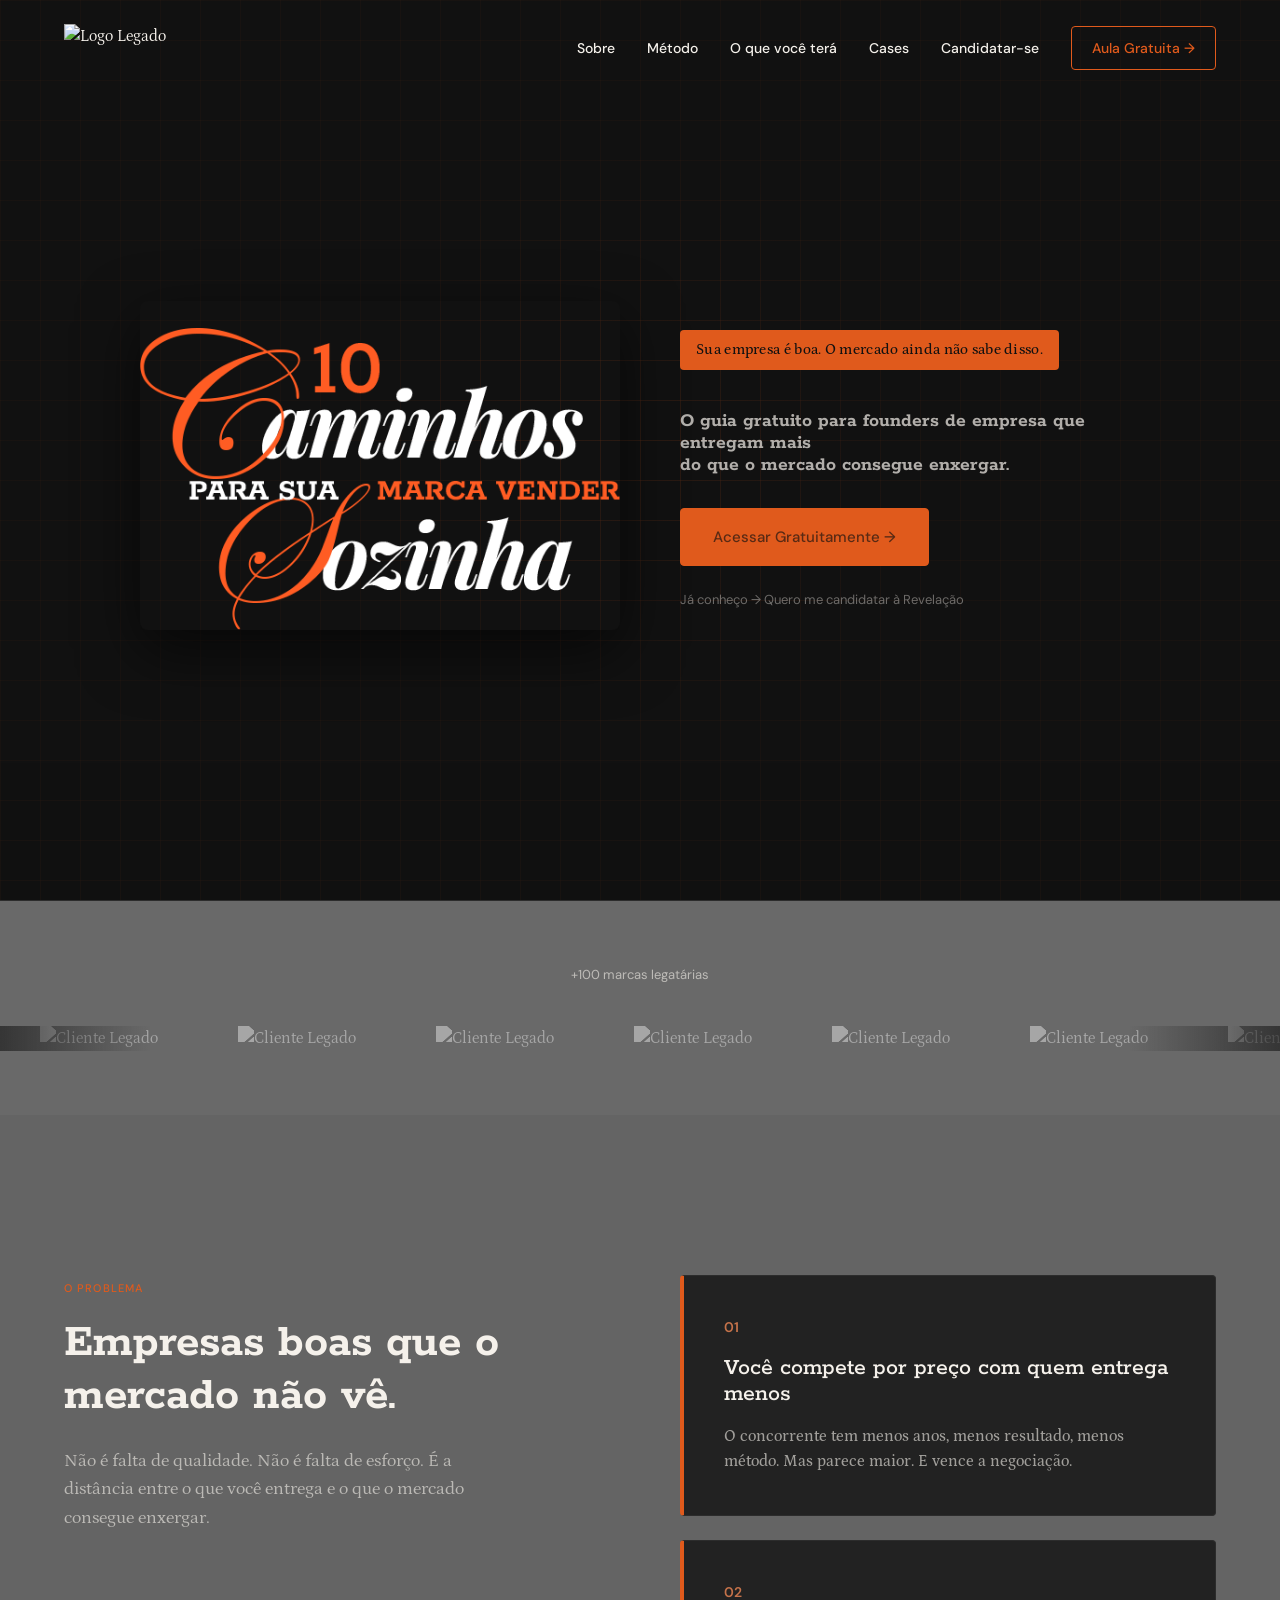
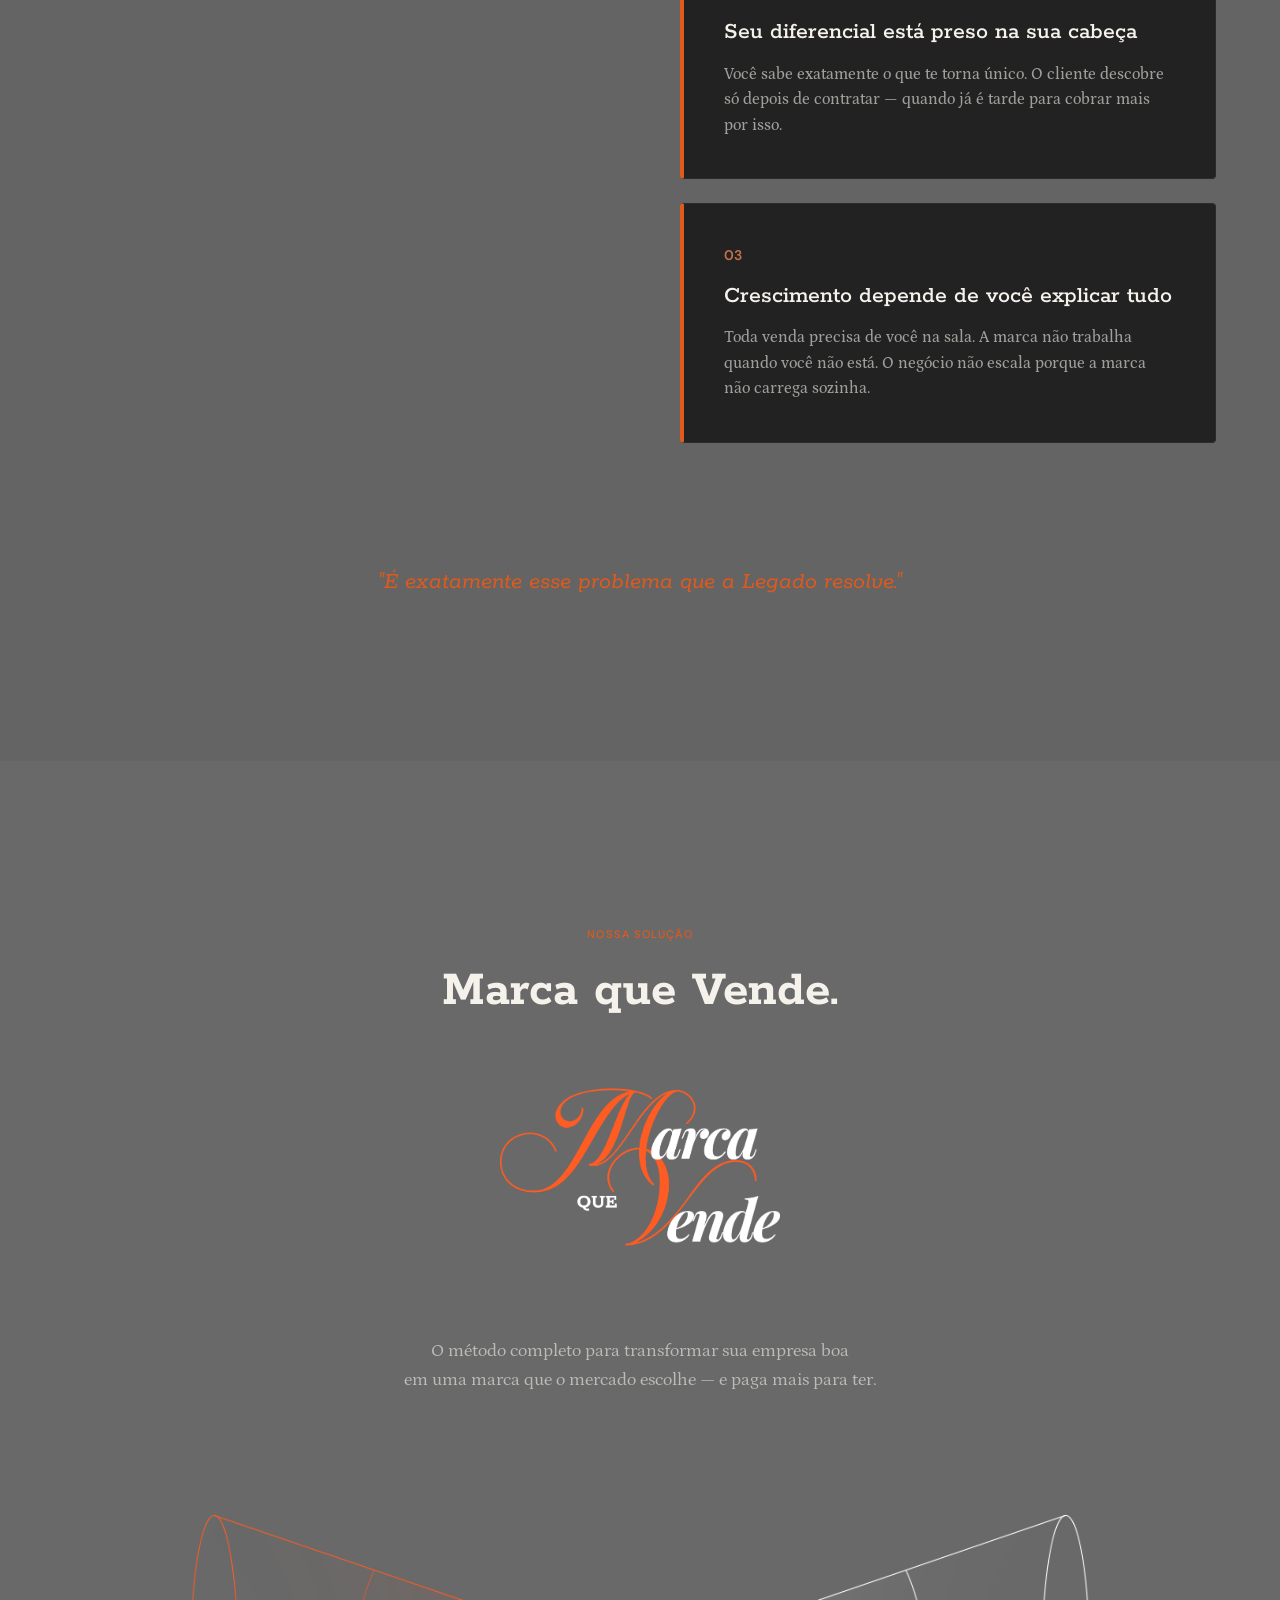
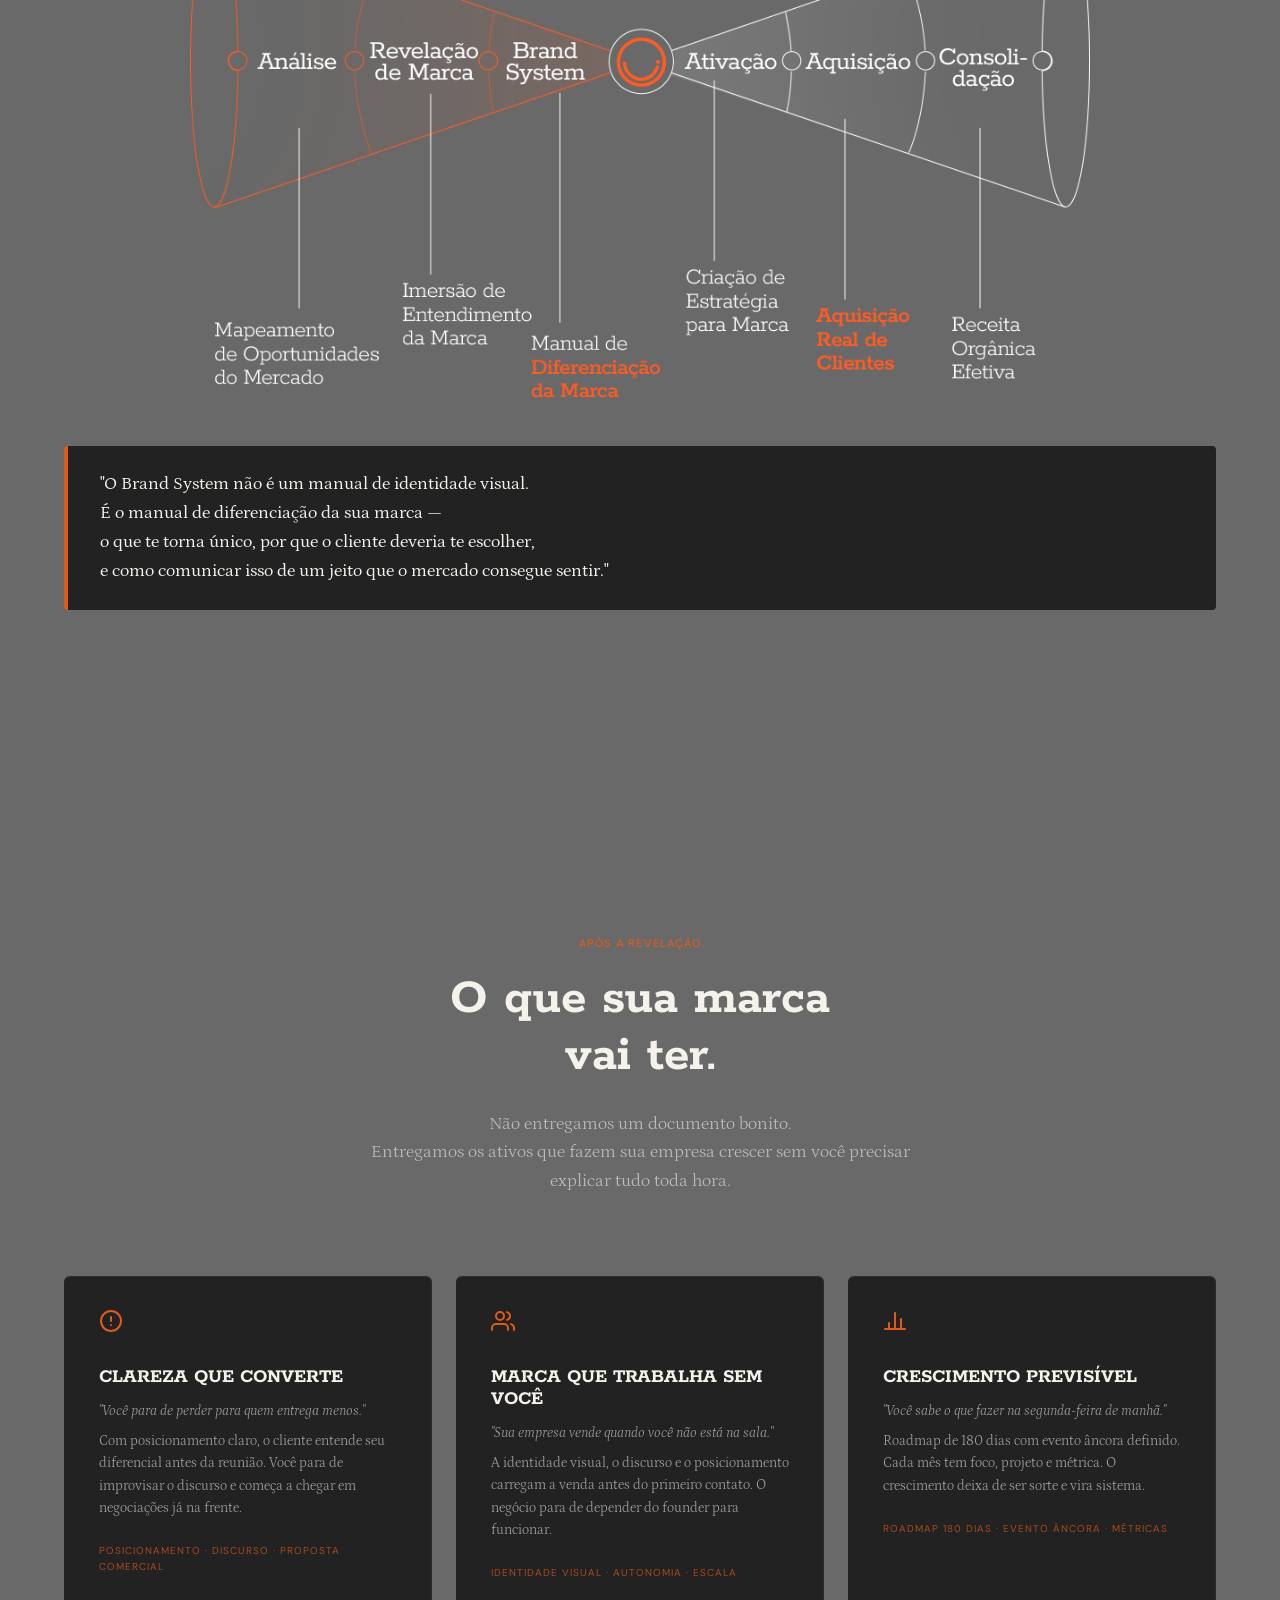
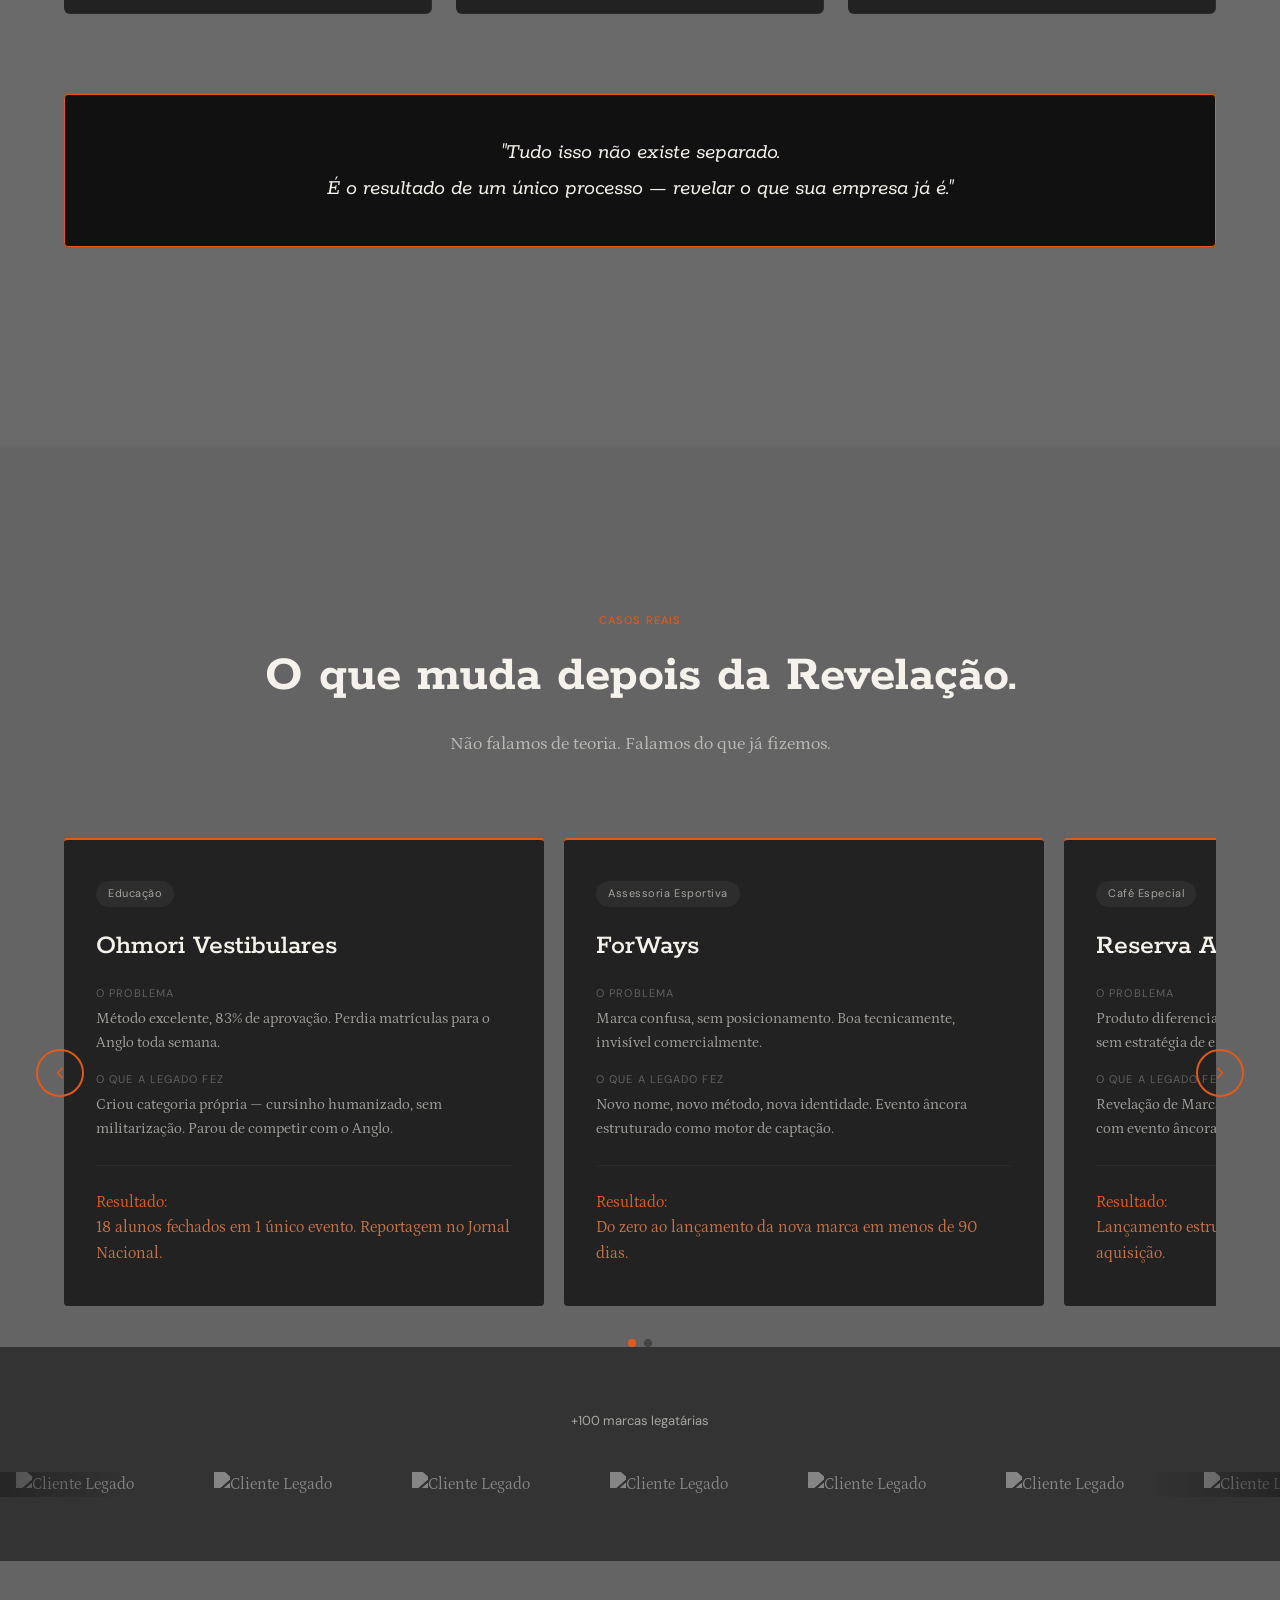
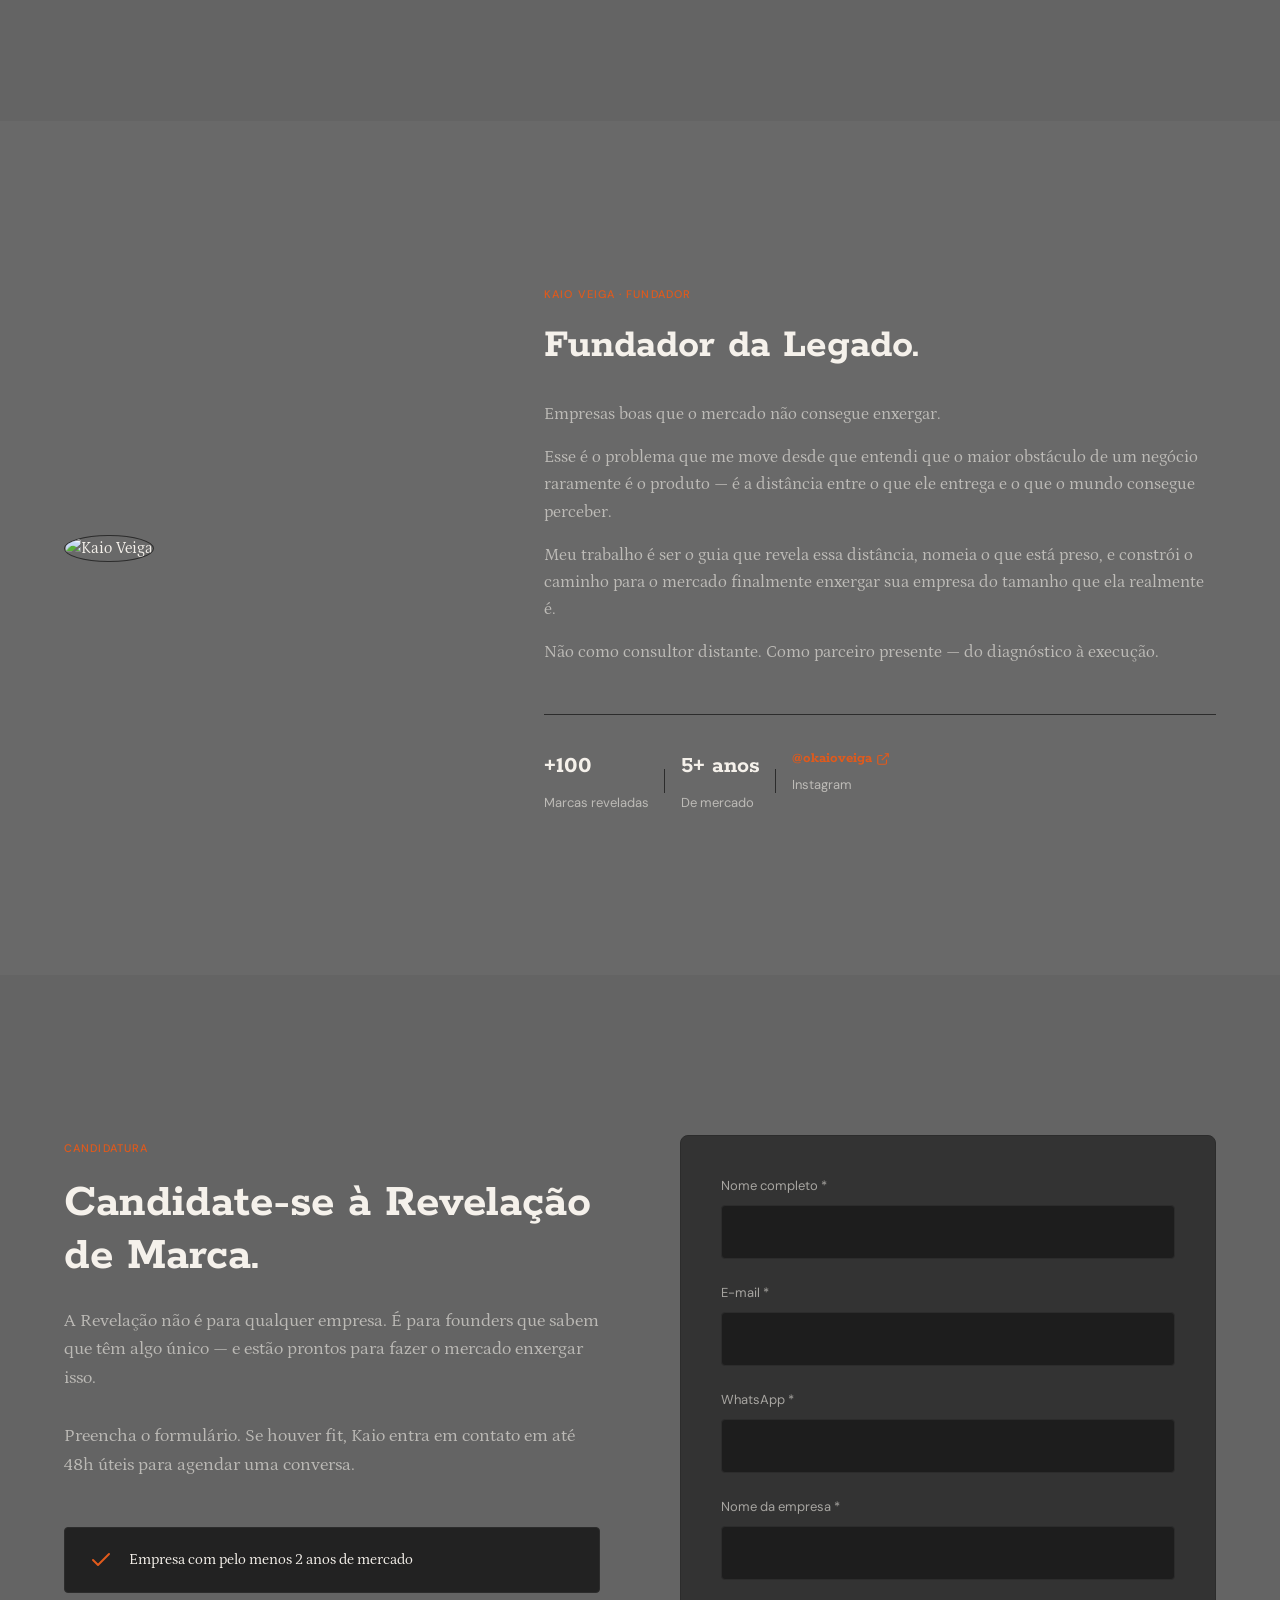
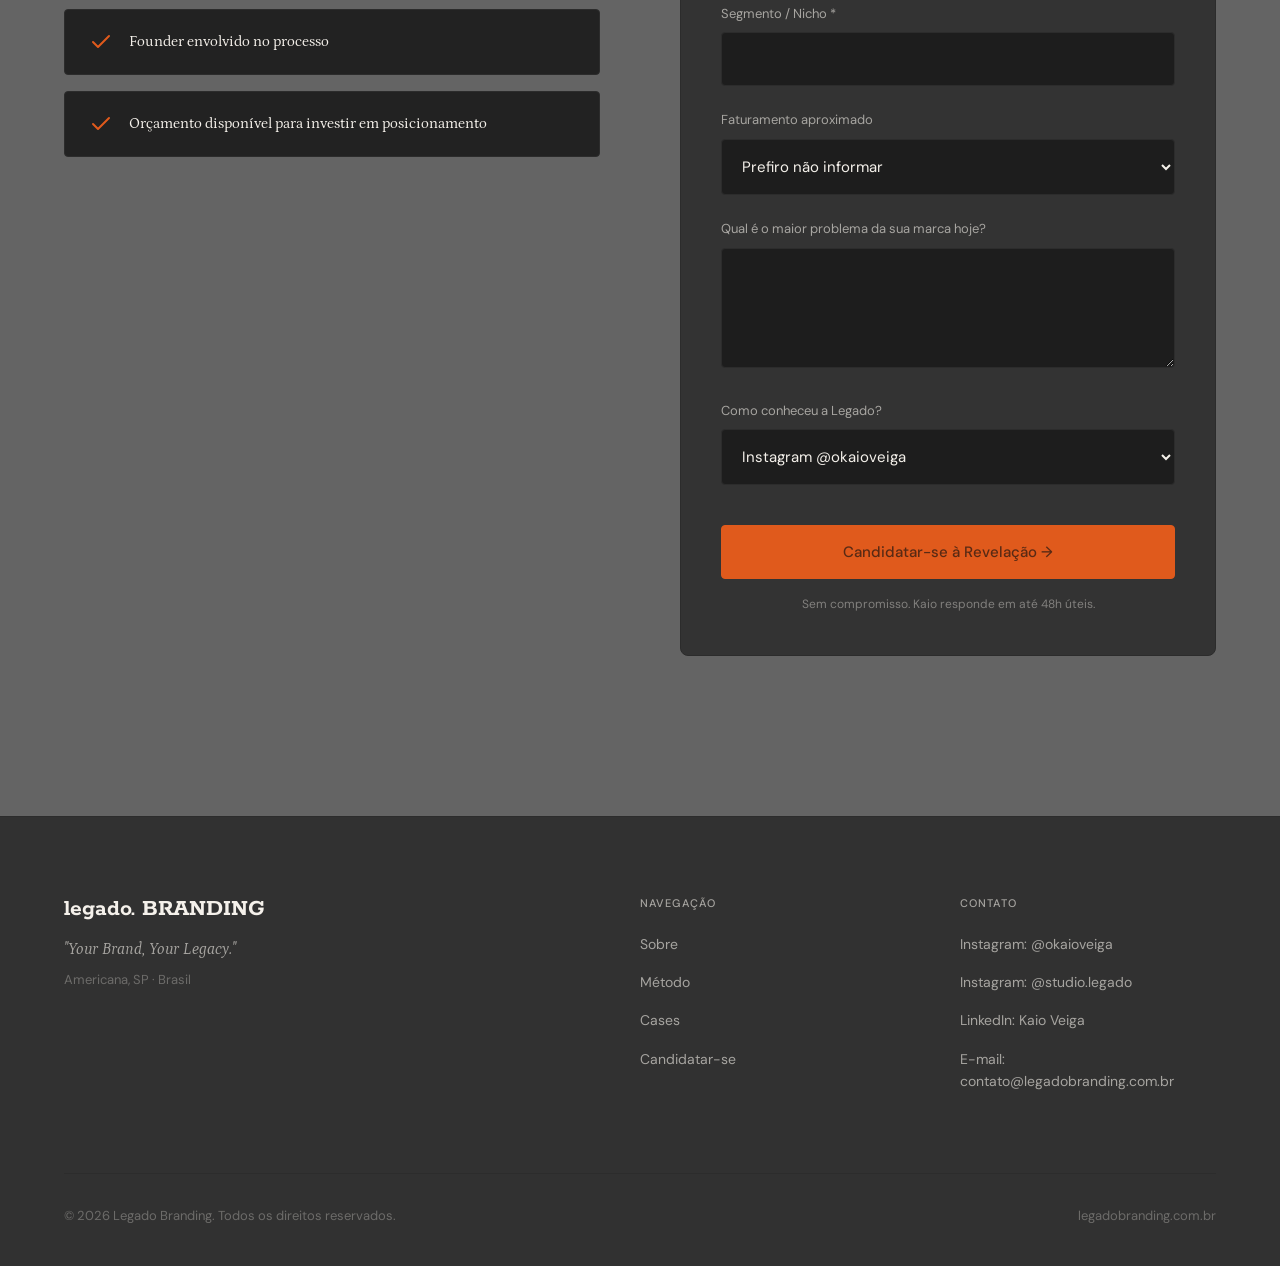
==== index.html @ 91eb9f00 "fix: hero logo esquerda texto direita, copy brand system atualizado" ====
<!DOCTYPE html>
<html lang="pt-BR">
<head>
    <meta charset="UTF-8">
    <meta name="viewport" content="width=device-width, initial-scale=1.0">
    <title>Legado Branding | Sua empresa é boa. O mercado ainda não sabe disso.</title>
    <link rel="icon" href="https://proposta-legado.vercel.app/logo%20legado.png" type="image/png">
    <meta name="description" content="Revelamos o que torna sua empresa única e fazemos o mercado enxergar isso do tamanho que realmente é.">
    <style>
        @import url('https://fonts.googleapis.com/css2?family=Rokkitt:wght@300;400;500;600;700;900&family=Petrona:ital,wght@0,300;0,400;0,500;0,600;0,700;1,400&family=DM+Sans:wght@300;400;500;600&display=swap');

        @font-face {
            font-family: 'Bianca';
            src: url('https://proposta-legado.vercel.app/BiancaScript.otf') format('opentype');
            font-weight: normal;
            font-style: normal;
        }

        :root {
            --preto: rgba(17, 17, 17, 0.65); /* 65% opacity to show grid */
            --preto-solido: #111111;
            --cinza-escuro: rgba(26, 26, 26, 0.65); /* 65% opacity to show grid */
            --cinza-card: #222222;
            --cinza-borda: #2C2C2C;
            --cinza-medio: #444444;
            --laranja: #E05A1C;
            --laranja-hover: #F47340;
            --laranja-suave: #C4724A;
            --branco: #F5F1EB;
            --branco-suave: rgba(245,241,235,0.6);
            --branco-fraco: rgba(245,241,235,0.3);
        }

        * {
            margin: 0;
            padding: 0;
            box-sizing: border-box;
        }

        html {
            scroll-behavior: smooth;
        }

        body {
            background-color: transparent;
            color: var(--branco);
            font-family: 'Petrona', serif;
            line-height: 1.6;
            overflow-x: hidden;
        }

        .letra-ceifada {
            font-family: 'Bianca', cursive;
            color: var(--laranja);
            font-size: 1.2em;
            font-weight: normal;
            display: inline-block;
            line-height: 0.8;
            margin-right: 0.05em;
            transform: translateY(0.1em);
            vertical-align: baseline;
        }

        /* Background Animado (The Infinite Grid) */
        #grid-bg {
            position: fixed;
            top: 0; left: 0; right: 0; bottom: 0;
            z-index: -2;
            background-color: var(--preto-solido);
            background-image: 
                linear-gradient(to right, rgba(224, 90, 28, 0.1) 1px, transparent 1px),
                linear-gradient(to bottom, rgba(224, 90, 28, 0.1) 1px, transparent 1px);
            background-size: 40px 40px;
            animation: scrollGrid 30s linear infinite;
        }
        #grid-glow {
            position: fixed;
            top: 0; left: 0; right: 0; bottom: 0;
            z-index: -1;
            background-image: 
                linear-gradient(to right, rgba(224, 90, 28, 0.3) 1px, transparent 1px),
                linear-gradient(to bottom, rgba(224, 90, 28, 0.3) 1px, transparent 1px);
            background-size: 40px 40px;
            animation: scrollGrid 30s linear infinite;
            mask-image: radial-gradient(300px circle at var(--mouse-x, 50%) var(--mouse-y, 50%), black, transparent);
            -webkit-mask-image: radial-gradient(300px circle at var(--mouse-x, 50%) var(--mouse-y, 50%), black, transparent);
            pointer-events: none;
        }
        @keyframes scrollGrid {
            0% { background-position: 0 0; }
            100% { background-position: 40px 40px; }
        }

        h1, h2, h3, h4, h5, h6 {
            font-family: 'Rokkitt', serif;
            line-height: 1.1;
        }

        .tag {
            font-family: 'DM Sans', sans-serif;
            font-weight: 500;
            font-size: 11px;
            letter-spacing: 0.1em;
            text-transform: uppercase;
            color: var(--laranja);
        }

        a {
            text-decoration: none;
            color: inherit;
        }

        .container {
            max-width: 1200px;
            margin: 0 auto;
            padding: 0 24px;
        }

        /* Botões */
        .btn {
            display: inline-flex;
            align-items: center;
            justify-content: center;
            padding: 16px 32px;
            font-family: 'DM Sans', sans-serif;
            font-weight: 500;
            font-size: 15px;
            border-radius: 4px;
            transition: all 0.3s ease;
            cursor: pointer;
            text-align: center;
        }

        .btn-primario {
            background-color: var(--laranja);
            color: var(--preto);
            border: 1px solid var(--laranja);
        }

        .btn-primario:hover {
            background-color: var(--laranja-hover);
            border-color: var(--laranja-hover);
        }

        .btn-secundario {
            background-color: transparent;
            color: var(--branco);
            border: 1px solid var(--cinza-medio);
        }

        .btn-secundario:hover {
            border-color: var(--branco);
            background-color: rgba(245, 241, 235, 0.05);
        }

        .btn-outline-laranja {
            background-color: transparent;
            color: var(--laranja);
            border: 1px solid var(--laranja);
        }

        .btn-outline-laranja:hover {
            background-color: var(--laranja);
            color: var(--preto);
        }

        /* Animações Iniciais */
        .animate-on-scroll {
            opacity: 0;
            transform: translateY(24px);
            transition: opacity 0.6s ease, transform 0.6s ease;
        }

        .animate-on-scroll.is-visible {
            opacity: 1;
            transform: translateY(0);
        }

        .delay-150 { transition-delay: 150ms; }
        .delay-300 { transition-delay: 300ms; }
        .delay-450 { transition-delay: 450ms; }
        .delay-600 { transition-delay: 600ms; }

        /* --- SEÇÃO 1: NAVEGAÇÃO --- */
        nav {
            position: fixed;
            top: 0;
            left: 0;
            width: 100%;
            padding: 24px 0;
            z-index: 100;
            transition: all 0.3s ease;
        }

        nav.scrolled {
            background-color: var(--preto);
            padding: 16px 0;
            box-shadow: 0 4px 24px rgba(0,0,0,0.4);
        }

        .nav-container {
            display: flex;
            justify-content: space-between;
            align-items: center;
        }

        .logo a {
            display: flex;
            flex-direction: column;
        }

        .logo-text {
            font-family: 'Rokkitt', serif;
            font-weight: 700;
            font-size: 28px;
            line-height: 1;
            color: var(--branco);
        }

        .logo-subtext {
            font-family: 'DM Sans', sans-serif;
            font-weight: 500;
            font-size: 9px;
            letter-spacing: 0.2em;
            color: var(--laranja);
            margin-top: 2px;
        }

        .nav-links {
            display: flex;
            align-items: center;
            gap: 32px;
        }

        .nav-links a {
            font-family: 'DM Sans', sans-serif;
            font-weight: 500;
            font-size: 14px;
            color: var(--branco);
            transition: color 0.3s ease;
        }

        .nav-links a:hover {
            color: var(--laranja);
        }

        .nav-links .btn-nav {
            padding: 10px 20px;
            border: 1px solid var(--laranja);
            color: var(--laranja);
            border-radius: 4px;
            transition: all 0.3s ease;
        }

        .nav-links .btn-nav:hover {
            background-color: var(--laranja);
            color: var(--preto);
        }

        .menu-toggle {
            display: none;
            background: none;
            border: none;
            cursor: pointer;
        }

        .menu-toggle span {
            display: block;
            width: 24px;
            height: 2px;
            background-color: var(--branco);
            margin-bottom: 5px;
            transition: all 0.3s ease;
        }

        /* --- SEÇÃO 2: HERO --- */
        #hero {
            height: 100vh;
            min-height: 700px;
            display: flex;
            align-items: center;
            justify-content: center;
            position: relative;
            overflow: hidden;
            background-color: var(--preto);
        }

        .hero-content {
            position: relative;
            z-index: 2;
            max-width: 800px;
            text-align: center;
            display: flex;
            flex-direction: column;
            align-items: center;
        }

        .hero-badge {
            font-family: 'Petrona', serif;
            font-weight: 500;
            font-size: 15px;
            background-color: var(--laranja);
            color: var(--preto-solido);
            padding: 8px 16px;
            border-radius: 4px;
            margin-bottom: 24px;
            opacity: 0;
            animation: fadeIn 0.8s ease forwards;
            animation-delay: 0ms;
            letter-spacing: 0.02em;
        }

        .hero-title {
            margin-bottom: -48px;
            position: relative;
        }

        .hero-logo {
            max-width: 100%;
            height: auto;
            max-height: 400px;
            object-fit: contain;
            opacity: 0;
            transform: translateY(20px);
            animation: slideUpFade 0.6s ease forwards;
            animation-delay: 100ms;
        }

        .hero-subtitle {
            position: relative;
            z-index: 2;
            font-family: 'Rokkitt', serif;
            font-weight: 700;
            font-size: 28px;
            color: rgba(245, 241, 235, 0.7);
            margin-bottom: 24px;
            opacity: 0;
            transform: translateY(20px);
            animation: slideUpFade 0.6s ease forwards;
            animation-delay: 350ms;
        }

        .hero-desc {
            font-family: 'Petrona', serif;
            font-weight: 300;
            font-size: 16px;
            color: rgba(245, 241, 235, 0.45);
            margin-bottom: 40px;
            opacity: 0;
            animation: fadeIn 0.8s ease forwards;
            animation-delay: 500ms;
        }

        .hero-ctas {
            display: flex;
            flex-direction: column;
            align-items: center;
            gap: 16px;
            opacity: 0;
            transform: translateY(20px);
            animation: slideUpFade 0.6s ease forwards;
            animation-delay: 650ms;
        }

        .hero-link {
            font-family: 'DM Sans', sans-serif;
            font-weight: 400;
            font-size: 13px;
            color: rgba(245, 241, 235, 0.4);
            text-decoration: none;
            transition: color 0.3s ease;
            margin-top: 8px;
        }

        .hero-link:hover {
            color: #F5F1EB;
        }

        @keyframes slideUpFade {
            to { opacity: 1; transform: translateY(0); }
        }

        @keyframes fadeIn {
            to { opacity: 1; }
        }


        /* --- SEÇÃO 3: O PROBLEMA --- */
        #problema {
            padding: 160px 0;
            background-color: var(--preto);
        }

        .problema-grid {
            display: grid;
            grid-template-columns: 1fr 1fr;
            gap: 80px;
        }

        .problema-sticky {
            position: sticky;
            top: 160px;
            align-self: start;
        }

        .problema-title {
            font-size: 48px;
            font-weight: 700;
            margin: 16px 0 24px;
        }

        .problema-text {
            font-size: 18px;
            color: var(--branco-suave);
            max-width: 400px;
        }

        .problema-cards {
            display: flex;
            flex-direction: column;
            gap: 24px;
        }

        .card-problema {
            background-color: var(--cinza-card);
            border: 1px solid var(--cinza-borda);
            border-left: 4px solid var(--laranja);
            padding: 40px;
            border-radius: 4px;
        }

        .card-problema-num {
            font-family: 'DM Sans', sans-serif;
            font-weight: 600;
            font-size: 14px;
            color: var(--laranja-suave);
            margin-bottom: 16px;
        }

        .card-problema-title {
            font-size: 24px;
            font-weight: 500;
            margin-bottom: 16px;
        }

        .card-problema-desc {
            color: var(--branco-suave);
            font-weight: 500;
        }

        .problema-fechamento {
            margin-top: 120px;
            text-align: center;
            font-family: 'Rokkitt', serif;
            font-style: italic;
            font-size: 24px;
            color: var(--laranja);
        }

        /* --- SEÇÃO 4: A SOLUÇÃO --- */
        #metodo {
            padding: 160px 0;
            background-color: var(--cinza-escuro);
            text-align: center;
        }

        .metodo-header {
            max-width: 700px;
            margin: 0 auto 80px;
        }

        .metodo-title {
            font-size: 52px;
            font-weight: 700;
            margin: 16px 0 24px;
        }

        .metodo-text {
            font-size: 18px;
            color: var(--branco-suave);
        }

        .timeline-wrapper {
            position: relative;
            margin-bottom: 80px;
            text-align: left;
        }

        .timeline-line-bg {
            position: absolute;
            top: 24px;
            left: 0;
            width: 100%;
            height: 2px;
            background-color: var(--cinza-borda);
            z-index: 1;
        }

        .timeline-line-fill {
            position: absolute;
            top: 24px;
            left: 0;
            height: 2px;
            background-color: var(--laranja);
            width: 0;
            z-index: 2;
            transition: width 1.2s ease;
        }

        .timeline-line-fill.is-visible {
            width: 100%;
        }

        .timeline-grid {
            display: grid;
            grid-template-columns: repeat(4, 1fr);
            gap: 24px;
            position: relative;
            z-index: 3;
        }

        .timeline-item {
            position: relative;
        }

        .timeline-icon {
            width: 48px;
            height: 48px;
            background-color: var(--cinza-escuro);
            border: 2px solid var(--cinza-borda);
            border-radius: 50%;
            display: flex;
            align-items: center;
            justify-content: center;
            font-family: 'DM Sans', sans-serif;
            font-weight: 600;
            font-size: 14px;
            color: var(--branco-suave);
            margin-bottom: 24px;
            transition: all 0.3s ease;
        }

        .timeline-item:hover .timeline-icon {
            border-color: var(--laranja);
            color: var(--laranja);
            background-color: var(--preto);
        }

        .timeline-item-title {
            font-size: 20px;
            font-weight: 500;
            margin-bottom: 12px;
        }

        .timeline-item-desc {
            font-size: 15px;
            color: var(--branco-suave);
            font-weight: 500;
        }

        .metodo-box {
            background-color: var(--cinza-card);
            border: 1px solid var(--laranja);
            padding: 48px;
            border-radius: 4px;
            margin-bottom: 48px;
            font-family: 'Petrona', serif;
            font-size: 20px;
            color: var(--branco);
            line-height: 1.5;
            text-align: left;
        }

        /* --- SEÇÃO 4B: BENEFÍCIOS --- */
        #beneficios {
            padding: 160px 0;
            background-color: var(--cinza-escuro);
        }

        .beneficios-header {
            text-align: center;
            margin-bottom: 80px;
        }

        .beneficios-title {
            font-size: 52px;
            font-weight: 700;
            margin: 16px 0 24px;
        }

        .beneficios-text {
            font-size: 18px;
            color: var(--branco-suave);
            max-width: 560px;
            margin: 0 auto;
            font-weight: 300;
        }

        .beneficios-grid {
            display: grid;
            grid-template-columns: repeat(3, 1fr);
            gap: 24px;
            margin-bottom: 80px;
        }

        .card-beneficio {
            background-color: var(--cinza-card);
            border: 1px solid var(--cinza-borda);
            border-radius: 6px;
            padding: 32px;
            transition: all 0.3s ease;
            border-left: 3px solid transparent;
        }

        .card-beneficio:hover {
            border-left-color: var(--laranja);
            transform: translateY(-5px);
            box-shadow: 0 10px 30px rgba(0,0,0,0.5);
        }

        .beneficio-icon {
            color: var(--laranja);
            margin-bottom: 24px;
        }

        .beneficio-title {
            font-family: 'Rokkitt', serif;
            font-size: 20px;
            font-weight: 700;
            margin-bottom: 12px;
            color: var(--branco);
        }

        .beneficio-desc {
            font-family: 'Petrona', serif;
            font-size: 14px;
            color: var(--branco-suave);
            font-weight: 300;
            margin-bottom: 24px;
        }

        .beneficio-tag {
            font-family: 'DM Sans', sans-serif;
            font-size: 10px;
            color: var(--laranja);
            opacity: 0.7;
            letter-spacing: 0.1em;
            text-transform: uppercase;
            display: block;
        }

        .beneficios-fechamento {
            background-color: var(--preto-solido);
            border: 1px solid var(--laranja);
            padding: 40px;
            text-align: center;
            border-radius: 4px;
            margin-bottom: 40px;
            width: 100%;
        }

        .beneficios-fechamento p {
            font-family: 'Rokkitt', serif;
            font-style: italic;
            font-size: 22px;
            color: var(--branco);
        }

        .beneficios-cta-wrapper {
            text-align: center;
        }

        /* --- SEÇÃO 5: CASES --- */
        #cases {
            padding: 160px 0;
            background-color: var(--preto);
        }

        .cases-header {
            text-align: center;
            margin-bottom: 80px;
        }

        .cases-title {
            font-size: 52px;
            font-weight: 700;
            margin: 16px 0 24px;
        }

        .cases-text {
            font-size: 18px;
            color: var(--branco-suave);
        }

        .cases-grid {
            display: grid;
            grid-template-columns: repeat(3, 1fr);
            gap: 32px;
            margin-bottom: 80px;
        }

        .card-case {
            background-color: var(--cinza-card);
            border-top: 2px solid var(--laranja);
            padding: 40px 32px;
            border-radius: 4px;
            transition: transform 0.3s ease, box-shadow 0.3s ease;
        }

        .card-case:hover {
            transform: translateY(-8px);
            box-shadow: 0 12px 32px rgba(0,0,0,0.4);
        }

        .case-badge {
            display: inline-block;
            background-color: rgba(255,255,255,0.05);
            padding: 4px 12px;
            border-radius: 100px;
            font-family: 'DM Sans', sans-serif;
            font-size: 11px;
            letter-spacing: 0.05em;
            color: var(--branco-suave);
            margin-bottom: 24px;
        }

        .case-title {
            font-size: 28px;
            font-weight: 500;
            margin-bottom: 24px;
        }

        .case-topic {
            margin-bottom: 16px;
        }

        .case-topic span {
            display: block;
            font-family: 'DM Sans', sans-serif;
            font-size: 11px;
            text-transform: uppercase;
            letter-spacing: 0.1em;
            color: var(--branco-fraco);
            margin-bottom: 4px;
        }

        .case-topic p {
            font-size: 15px;
            color: var(--branco-suave);
        }

        .case-resultado {
            margin-top: 24px;
            padding-top: 24px;
            border-top: 1px solid var(--cinza-borda);
        }

        .case-resultado span {
            color: var(--laranja);
        }

        .case-resultado p {
            font-size: 16px;
            color: var(--laranja-suave);
            font-weight: 400;
        }

        .logos-section {
            background-color: var(--cinza-escuro);
            padding: 64px 0;
            margin: 0 -24px; /* para tela cheia */
            overflow: hidden;
            position: relative;
        }

        .logos-text {
            text-align: center;
            font-family: 'DM Sans', sans-serif;
            font-size: 13px;
            color: var(--branco-suave);
            margin-bottom: 40px;
        }

        .logos-carousel {
            position: relative;
            width: 100%;
            overflow: hidden;
        }

        .logos-carousel::before,
        .logos-carousel::after {
            content: '';
            position: absolute;
            top: 0;
            width: 150px;
            height: 100%;
            z-index: 2;
        }

        .logos-carousel::before {
            left: 0;
            background: linear-gradient(to right, var(--cinza-escuro), transparent);
        }

        .logos-carousel::after {
            right: 0;
            background: linear-gradient(to left, var(--cinza-escuro), transparent);
        }

        .logos-track {
            display: flex;
            align-items: center;
            width: max-content;
            animation: scroll-logos 40s linear infinite;
        }

        .logos-track:hover {
            animation-play-state: paused;
        }

        @keyframes scroll-logos {
            0% { transform: translateX(0); }
            100% { transform: translateX(-50%); }
        }

        .logo-item {
            padding: 0 40px;
        }

        .logo-item img {
            height: 40px;
            width: auto;
            max-width: 150px;
            object-fit: contain;
            filter: grayscale(100%) brightness(200%);
            opacity: 0.4;
            transition: opacity 0.3s ease;
        }

        .logo-item:hover img {
            opacity: 1;
        }

        /* --- SEÇÃO 6: SOBRE KAIO --- */
        #sobre {
            padding: 160px 0;
            background-color: var(--cinza-escuro);
        }

        .sobre-grid {
            display: grid;
            grid-template-columns: 400px 1fr;
            gap: 80px;
            align-items: center;
        }

        .sobre-foto-wrapper {
            position: relative;
        }

        .sobre-foto {
            width: 100%;
            aspect-ratio: 1;
            border-radius: 50%;
            object-fit: cover;
            border: 1px solid var(--cinza-borda);
        }

        .sobre-title {
            font-size: 42px;
            font-weight: 700;
            margin: 16px 0 32px;
        }

        .sobre-text {
            font-size: 17px;
            color: var(--branco-suave);
            margin-bottom: 48px;
        }

        .sobre-text p {
            margin-bottom: 16px;
        }

        .sobre-numeros {
            display: flex;
            gap: 32px;
            border-top: 1px solid var(--cinza-borda);
            padding-top: 32px;
        }

        .numero-item {
            position: relative;
        }

        .numero-item:not(:last-child)::after {
            content: '';
            position: absolute;
            right: -16px;
            top: 50%;
            transform: translateY(-50%);
            height: 24px;
            width: 1px;
            background-color: var(--cinza-borda);
        }

        .numero-valor {
            font-family: 'Rokkitt', serif;
            font-weight: 700;
            font-size: 24px;
            color: var(--branco);
            display: block;
            margin-bottom: 4px;
        }

        .numero-label {
            font-family: 'DM Sans', sans-serif;
            font-size: 13px;
            color: var(--branco-suave);
        }

        /* --- SEÇÃO 7: FORMULÁRIO --- */
        #formulario {
            padding: 160px 0;
            background-color: var(--preto);
        }

        .form-grid {
            display: grid;
            grid-template-columns: 1fr 1fr;
            gap: 80px;
        }

        .form-info-title {
            font-size: 48px;
            font-weight: 700;
            margin: 16px 0 24px;
        }

        .form-info-text {
            font-size: 18px;
            color: var(--branco-suave);
            margin-bottom: 48px;
        }

        .form-criterios {
            display: flex;
            flex-direction: column;
            gap: 16px;
        }

        .criterio-card {
            background-color: var(--cinza-card);
            border: 1px solid var(--cinza-borda);
            padding: 20px 24px;
            border-radius: 4px;
            display: flex;
            align-items: center;
            gap: 16px;
        }

        .criterio-icon {
            color: var(--laranja);
            flex-shrink: 0;
        }

        .criterio-text {
            font-size: 15px;
            color: var(--branco);
        }

        .form-wrapper {
            background-color: var(--cinza-escuro);
            border: 1px solid var(--cinza-borda);
            border-radius: 8px;
            padding: 40px;
        }

        .form-group {
            margin-bottom: 24px;
        }

        .form-label {
            display: block;
            font-family: 'DM Sans', sans-serif;
            font-size: 13px;
            color: var(--branco-suave);
            margin-bottom: 8px;
        }

        .form-control {
            width: 100%;
            background-color: var(--preto);
            border: 1px solid var(--cinza-borda);
            border-radius: 4px;
            padding: 16px;
            color: var(--branco);
            font-family: 'DM Sans', sans-serif;
            font-size: 15px;
            transition: border-color 0.3s ease;
        }

        .form-control:focus {
            outline: none;
            border-color: var(--laranja);
        }

        textarea.form-control {
            resize: vertical;
            min-height: 120px;
        }

        .btn-submit {
            width: 100%;
            margin-top: 16px;
        }

        .form-nota {
            text-align: center;
            font-family: 'DM Sans', sans-serif;
            font-size: 12px;
            color: var(--branco);
            opacity: 0.4;
            margin-top: 16px;
        }

        .form-success {
            display: none;
            background-color: rgba(224, 90, 28, 0.1);
            border: 1px solid var(--laranja);
            color: var(--branco);
            padding: 24px;
            border-radius: 4px;
            text-align: center;
            margin-top: 24px;
        }

        /* --- SEÇÃO 8: RODAPÉ --- */
        footer {
            background-color: rgba(13, 13, 13, 0.85);
            padding: 80px 0 40px;
            border-top: 1px solid var(--cinza-borda);
        }

        .footer-grid {
            display: grid;
            grid-template-columns: 2fr 1fr 1fr;
            gap: 64px;
            margin-bottom: 80px;
        }

        .footer-logo-text {
            font-family: 'Rokkitt', serif;
            font-weight: 700;
            font-size: 24px;
            color: var(--branco);
            line-height: 1;
            margin-bottom: 16px;
            display: inline-block;
        }

        .footer-tagline {
            font-style: italic;
            color: var(--branco-suave);
            margin-bottom: 8px;
        }

        .footer-location {
            font-family: 'DM Sans', sans-serif;
            font-size: 13px;
            color: var(--branco-fraco);
        }

        .footer-title {
            font-family: 'DM Sans', sans-serif;
            font-weight: 500;
            font-size: 11px;
            letter-spacing: 0.1em;
            text-transform: uppercase;
            color: var(--branco-suave);
            margin-bottom: 24px;
        }

        .footer-links {
            display: flex;
            flex-direction: column;
            gap: 16px;
        }

        .footer-links a {
            font-family: 'DM Sans', sans-serif;
            font-size: 14px;
            color: var(--branco-suave);
            transition: color 0.3s ease;
        }

        .footer-links a:hover {
            color: var(--laranja);
        }

        .footer-bottom {
            display: flex;
            justify-content: space-between;
            align-items: center;
            padding-top: 32px;
            border-top: 1px solid var(--cinza-borda);
            font-family: 'DM Sans', sans-serif;
            font-size: 13px;
            color: var(--branco-fraco);
        }

        /* --- RESPONSIVIDADE --- */
        @media (max-width: 992px) {
            .problema-grid, .form-grid {
                grid-template-columns: 1fr;
                gap: 48px;
            }
            .problema-sticky {
                position: static;
            }
            .sobre-grid {
                grid-template-columns: 1fr;
            }
            .sobre-foto-wrapper {
                max-width: 300px;
                margin: 0 auto;
            }
            .cases-grid {
                grid-template-columns: repeat(2, 1fr);
            }
        }

        @media (max-width: 768px) {
            .nav-links {
                position: fixed;
                top: 0;
                left: 0;
                width: 100%;
                height: 100vh;
                background-color: var(--preto);
                flex-direction: column;
                justify-content: center;
                align-items: center;
                gap: 40px;
                transform: translateY(-100%);
                transition: transform 0.4s ease;
                z-index: -1;
            }

            .nav-links.active {
                transform: translateY(0);
            }

            .nav-links a {
                font-family: 'Rokkitt', serif;
                font-size: 32px;
            }

            .menu-toggle {
                display: block;
                z-index: 10;
            }

            .menu-toggle.active span:nth-child(1) {
                transform: translateY(7px) rotate(45deg);
            }
            .menu-toggle.active span:nth-child(2) {
                opacity: 0;
            }
            .menu-toggle.active span:nth-child(3) {
                transform: translateY(-7px) rotate(-45deg);
            }

            .hero-logo {
                max-height: 200px;
            }

            .hero-subtitle {
                font-size: 20px;
            }

            .timeline-grid {
                grid-template-columns: 1fr;
            }

            .timeline-line-bg, .timeline-line-fill {
                top: 0;
                left: 24px;
                width: 2px;
                height: 100%;
            }

            .timeline-line-bg { width: 2px; height: 100%; }
            .timeline-line-fill { width: 2px; height: 0; transition: height 1.2s ease; }
            .timeline-line-fill.is-visible { height: 100%; width: 2px; }

            .timeline-item {
                display: flex;
                gap: 24px;
            }

            .timeline-icon {
                margin-bottom: 0;
                flex-shrink: 0;
            }

            .cases-grid, .beneficios-grid {
                grid-template-columns: 1fr;
            }

            .footer-grid {
                grid-template-columns: 1fr;
                gap: 40px;
            }

            .footer-bottom {
                flex-direction: column;
                gap: 16px;
                text-align: center;
            }

            .metodo-title, .cases-title, .form-info-title, .sobre-title, .problema-title, .beneficios-title {
                font-size: 40px;
            }
            
            .sobre-numeros {
                flex-direction: column;
                gap: 24px;
            }
            
            .numero-item:not(:last-child)::after {
                display: none;
            }
        }
    </style>
</head>
<body>
    <!-- Background Grid -->
    <div id="grid-bg"></div>
    <div id="grid-glow"></div>

    <!-- SEÇÃO 1: NAVEGAÇÃO -->
    <nav id="navbar">
        <div class="container nav-container">
            <div class="logo">
                <a href="#">
                    <img src="https://proposta-legado.vercel.app/logo%20legado.png" alt="Logo Legado" style="height: 48px; width: auto;">
                </a>
            </div>
            
            <div class="nav-links" id="navLinks">
                <a href="#sobre">Sobre</a>
                <a href="#metodo">Método</a>
                <a href="#beneficios">O que você terá</a>
                <a href="#cases">Cases</a>
                <a href="#formulario">Candidatar-se</a>
                <a href="acesso-aula.html" class="btn-nav">Aula Gratuita →</a>
            </div>

            <button class="menu-toggle" id="menuToggle" aria-label="Abrir menu">
                <span></span>
                <span></span>
                <span></span>
            </button>
        </div>
    </nav>

    <!-- SEÇÃO 2: HERO -->
    <header id="hero" style="height: auto; min-height: 100vh; padding: 120px 0 80px;">
        <div class="container" style="display: flex; align-items: center; justify-content: space-between; gap: 60px; flex-wrap: wrap;">
            <!-- Logo à esquerda -->
            <div style="flex: 1; min-width: 280px; max-width: 480px; opacity: 0; animation: fadeIn 0.7s ease forwards; animation-delay: 100ms;">
                <img src="LOGO-10CAMINHOS.png" alt="10 Caminhos para sua Marca Vender Sozinha" style="width: 100%; height: auto; border-radius: 8px; box-shadow: 0 20px 60px rgba(0,0,0,0.6);">
            </div>
            <!-- Texto à direita -->
            <div class="hero-content" style="max-width: 460px; text-align: left; align-items: flex-start;">
                <span class="hero-badge">Sua empresa é boa. O mercado ainda não sabe disso.</span>
                <h2 class="hero-subtitle" style="font-size: clamp(16px, 2vw, 20px); text-align: left; margin-bottom: 32px; margin-top: 16px;">
                    O guia gratuito para founders de empresa que entregam mais<br>do que o mercado consegue enxergar.
                </h2>
                <div class="hero-ctas" style="align-items: flex-start;">
                    <a href="acesso-aula.html" class="btn btn-primario">Acessar Gratuitamente →</a>
                    <a href="#formulario" class="hero-link">Já conheço → Quero me candidatar à Revelação</a>
                </div>
            </div>
        </div>
    </header>

    <!-- CARROSSEL DE MARCAS (EXTRA) -->
    <section class="logos-section" style="margin: 0; border-top: 1px solid var(--cinza-borda);">
        <p class="logos-text">+100 marcas legatárias</p>
        <div class="logos-carousel">
            <div class="logos-track">
                <!-- Logos serão injetados pelo JS para criar o efeito infinito -->
            </div>
        </div>
    </section>

    <!-- SEÇÃO 3: O PROBLEMA -->
    <section id="problema">
        <div class="container">
            <div class="problema-grid">
                <div class="problema-sticky">
                    <span class="tag animate-on-scroll">O PROBLEMA</span>
                    <h2 class="problema-title animate-on-scroll">Empresas boas que o mercado não vê.</h2>
                    <p class="problema-text animate-on-scroll">
                        Não é falta de qualidade. Não é falta de esforço. É a distância entre o que você entrega e o que o mercado consegue enxergar.
                    </p>
                </div>
                <div class="problema-cards">
                    <div class="card-problema animate-on-scroll">
                        <div class="card-problema-num">01</div>
                        <h3 class="card-problema-title">Você compete por preço com quem entrega menos</h3>
                        <p class="card-problema-desc">O concorrente tem menos anos, menos resultado, menos método. Mas parece maior. E vence a negociação.</p>
                    </div>
                    <div class="card-problema animate-on-scroll delay-150">
                        <div class="card-problema-num">02</div>
                        <h3 class="card-problema-title">Seu diferencial está preso na sua cabeça</h3>
                        <p class="card-problema-desc">Você sabe exatamente o que te torna único. O cliente descobre só depois de contratar — quando já é tarde para cobrar mais por isso.</p>
                    </div>
                    <div class="card-problema animate-on-scroll delay-300">
                        <div class="card-problema-num">03</div>
                        <h3 class="card-problema-title">Crescimento depende de você explicar tudo</h3>
                        <p class="card-problema-desc">Toda venda precisa de você na sala. A marca não trabalha quando você não está. O negócio não escala porque a marca não carrega sozinha.</p>
                    </div>
                </div>
            </div>
            <p class="problema-fechamento animate-on-scroll">
                "É exatamente esse problema que a Legado resolve."
            </p>
        </div>
    </section>

    <!-- SEÇÃO 4: A SOLUÇÃO -->
    <section id="metodo">
        <div class="container">
            <div class="metodo-header">
                <span class="tag animate-on-scroll">NOSSA SOLUÇÃO</span>
                <h2 class="metodo-title animate-on-scroll">Marca que Vende.</h2>

                <!-- Logo do método -->
                <div class="animate-on-scroll" style="margin: 32px auto 0; text-align: center;">
                    <img src="logo-marca-que-vende.png" alt="Marca que Vende" style="max-width: 280px; width: 100%; height: auto;">
                </div>

                <p class="metodo-text animate-on-scroll" style="margin-top: 32px;">
                    O método completo para transformar sua empresa boa<br>em uma marca que o mercado escolhe — e paga mais para ter.
                </p>
            </div>

            <!-- Funil Ampulheta -->
            <div class="animate-on-scroll" style="text-align: center; padding: 40px 0;">
                <img src="FUNIL- METODO.png" alt="Funil Método Legado" style="max-width: 900px; width: 100%; height: auto;">
            </div>

            <!-- Box de destaque -->
            <div class="animate-on-scroll" style="background-color: #222222; border-left: 4px solid var(--laranja); padding: 24px 32px; border-radius: 4px; text-align: left; font-family: 'Petrona', serif; font-size: 18px; color: var(--branco); line-height: 1.6;">
                "O Brand System não é um manual de identidade visual.<br>
                É o manual de diferenciação da sua marca —<br>
                o que te torna único, por que o cliente deveria te escolher,<br>
                e como comunicar isso de um jeito que o mercado consegue sentir."
            </div>
        </div>
    </section>

    <!-- SEÇÃO 4B: BENEFÍCIOS -->
    <section id="beneficios">
        <div class="container">
            <div class="beneficios-header">
                <span class="tag animate-on-scroll">APÓS A REVELAÇÃO</span>
                <h2 class="beneficios-title animate-on-scroll">O que sua marca<br>vai ter.</h2>
                <p class="beneficios-text animate-on-scroll">
                    Não entregamos um documento bonito.<br>Entregamos os ativos que fazem sua empresa crescer sem você precisar explicar tudo toda hora.
                </p>
            </div>

            <div class="beneficios-grid">
                <!-- Card 1 — CLAREZA QUE CONVERTE -->
                <div class="card-beneficio animate-on-scroll">
                    <div class="beneficio-icon">
                        <svg width="24" height="24" viewBox="0 0 24 24" fill="none" stroke="currentColor" stroke-width="2" stroke-linecap="round" stroke-linejoin="round"><circle cx="12" cy="12" r="10"></circle><line x1="12" y1="8" x2="12" y2="12"></line><line x1="12" y1="16" x2="12.01" y2="16"></line></svg>
                    </div>
                    <h3 class="beneficio-title">CLAREZA QUE CONVERTE</h3>
                    <p class="beneficio-desc" style="font-style: italic; margin-bottom: 8px;">"Você para de perder para quem entrega menos."</p>
                    <p class="beneficio-desc">Com posicionamento claro, o cliente entende seu diferencial antes da reunião. Você para de improvisar o discurso e começa a chegar em negociações já na frente.</p>
                    <span class="beneficio-tag">Posicionamento · Discurso · Proposta comercial</span>
                </div>

                <!-- Card 2 — MARCA QUE TRABALHA SEM VOCÊ -->
                <div class="card-beneficio animate-on-scroll delay-150">
                    <div class="beneficio-icon">
                        <svg width="24" height="24" viewBox="0 0 24 24" fill="none" stroke="currentColor" stroke-width="2" stroke-linecap="round" stroke-linejoin="round"><path d="M17 21v-2a4 4 0 0 0-4-4H5a4 4 0 0 0-4 4v2"></path><circle cx="9" cy="7" r="4"></circle><path d="M23 21v-2a4 4 0 0 0-3-3.87"></path><path d="M16 3.13a4 4 0 0 1 0 7.75"></path></svg>
                    </div>
                    <h3 class="beneficio-title">MARCA QUE TRABALHA SEM VOCÊ</h3>
                    <p class="beneficio-desc" style="font-style: italic; margin-bottom: 8px;">"Sua empresa vende quando você não está na sala."</p>
                    <p class="beneficio-desc">A identidade visual, o discurso e o posicionamento carregam a venda antes do primeiro contato. O negócio para de depender do founder para funcionar.</p>
                    <span class="beneficio-tag">Identidade visual · Autonomia · Escala</span>
                </div>

                <!-- Card 3 — CRESCIMENTO PREVISÍVEL -->
                <div class="card-beneficio animate-on-scroll delay-300">
                    <div class="beneficio-icon">
                        <svg width="24" height="24" viewBox="0 0 24 24" fill="none" stroke="currentColor" stroke-width="2" stroke-linecap="round" stroke-linejoin="round"><line x1="18" y1="20" x2="18" y2="10"></line><line x1="12" y1="20" x2="12" y2="4"></line><line x1="6" y1="20" x2="6" y2="14"></line><line x1="2" y1="20" x2="22" y2="20"></line></svg>
                    </div>
                    <h3 class="beneficio-title">CRESCIMENTO PREVISÍVEL</h3>
                    <p class="beneficio-desc" style="font-style: italic; margin-bottom: 8px;">"Você sabe o que fazer na segunda-feira de manhã."</p>
                    <p class="beneficio-desc">Roadmap de 180 dias com evento âncora definido. Cada mês tem foco, projeto e métrica. O crescimento deixa de ser sorte e vira sistema.</p>
                    <span class="beneficio-tag">Roadmap 180 dias · Evento âncora · Métricas</span>
                </div>
            </div>

            <div class="beneficios-fechamento animate-on-scroll">
                <p>"Tudo isso não existe separado.<br>É o resultado de um único processo — revelar o que sua empresa já é."</p>
            </div>
        </div>
    </section>

    <!-- SEÇÃO 5: CASES -->
    <section id="cases">
        <div class="container">
            <div class="cases-header">
                <span class="tag animate-on-scroll">CASOS REAIS</span>
                <h2 class="cases-title animate-on-scroll">O que muda depois da Revelação.</h2>
                <p class="cases-text animate-on-scroll">Não falamos de teoria. Falamos do que já fizemos.</p>
            </div>

            <!-- Carrossel de Cases -->
            <div class="cases-carousel-wrapper animate-on-scroll" style="position: relative;">
                <!-- Botão Esquerda -->
                <button id="casesPrev" aria-label="Case anterior" style="position: absolute; left: -28px; top: 50%; transform: translateY(-50%); z-index: 10; width: 48px; height: 48px; border-radius: 50%; background: transparent; border: 2px solid var(--laranja); color: var(--laranja); display: flex; align-items: center; justify-content: center; cursor: pointer; transition: all 0.3s ease;" onmouseover="this.style.background='var(--laranja)';this.style.color='#111'" onmouseout="this.style.background='transparent';this.style.color='var(--laranja)'">
                    <svg width="20" height="20" viewBox="0 0 24 24" fill="none" stroke="currentColor" stroke-width="2"><polyline points="15 18 9 12 15 6"></polyline></svg>
                </button>

                <!-- Viewport do carrossel -->
                <div style="overflow: hidden; width: 100%;">
                    <div id="casesTrack" style="display: flex; gap: 20px; transition: transform 0.3s ease; will-change: transform;">

                        <!-- Case 1 -->
                        <div class="card-case" style="flex: 0 0 480px; min-width: 480px;">
                            <span class="case-badge">Educação</span>
                            <h3 class="case-title">Ohmori Vestibulares</h3>
                            <div class="case-topic">
                                <span>O Problema</span>
                                <p>Método excelente, 83% de aprovação. Perdia matrículas para o Anglo toda semana.</p>
                            </div>
                            <div class="case-topic">
                                <span>O que a Legado fez</span>
                                <p>Criou categoria própria — cursinho humanizado, sem militarização. Parou de competir com o Anglo.</p>
                            </div>
                            <div class="case-resultado">
                                <span>Resultado:</span>
                                <p>18 alunos fechados em 1 único evento. Reportagem no Jornal Nacional.</p>
                            </div>
                        </div>

                        <!-- Case 2 -->
                        <div class="card-case" style="flex: 0 0 480px; min-width: 480px;">
                            <span class="case-badge">Assessoria Esportiva</span>
                            <h3 class="case-title">ForWays</h3>
                            <div class="case-topic">
                                <span>O Problema</span>
                                <p>Marca confusa, sem posicionamento. Boa tecnicamente, invisível comercialmente.</p>
                            </div>
                            <div class="case-topic">
                                <span>O que a Legado fez</span>
                                <p>Novo nome, novo método, nova identidade. Evento âncora estruturado como motor de captação.</p>
                            </div>
                            <div class="case-resultado">
                                <span>Resultado:</span>
                                <p>Do zero ao lançamento da nova marca em menos de 90 dias.</p>
                            </div>
                        </div>

                        <!-- Case 3 -->
                        <div class="card-case" style="flex: 0 0 480px; min-width: 480px;">
                            <span class="case-badge">Café Especial</span>
                            <h3 class="case-title">Reserva Agostini</h3>
                            <div class="case-topic">
                                <span>O Problema</span>
                                <p>Produto diferenciado com história de décadas. Sem identidade e sem estratégia de entrada no mercado.</p>
                            </div>
                            <div class="case-topic">
                                <span>O que a Legado fez</span>
                                <p>Revelação de Marca + identidade visual + plano de lançamento com evento âncora.</p>
                            </div>
                            <div class="case-resultado">
                                <span>Resultado:</span>
                                <p>Lançamento estruturado com estratégia de 90 dias de aquisição.</p>
                            </div>
                        </div>

                    </div>
                </div>

                <!-- Botão Direita -->
                <button id="casesNext" aria-label="Próximo case" style="position: absolute; right: -28px; top: 50%; transform: translateY(-50%); z-index: 10; width: 48px; height: 48px; border-radius: 50%; background: transparent; border: 2px solid var(--laranja); color: var(--laranja); display: flex; align-items: center; justify-content: center; cursor: pointer; transition: all 0.3s ease;" onmouseover="this.style.background='var(--laranja)';this.style.color='#111'" onmouseout="this.style.background='transparent';this.style.color='var(--laranja)'">
                    <svg width="20" height="20" viewBox="0 0 24 24" fill="none" stroke="currentColor" stroke-width="2"><polyline points="9 18 15 12 9 6"></polyline></svg>
                </button>
            </div>

            <!-- Dots mobile -->
            <div id="casesDots" style="display: flex; justify-content: center; gap: 8px; margin-top: 32px;"></div>
        </div>

        <div class="logos-section">
            <p class="logos-text">+100 marcas legatárias</p>
            <div class="logos-carousel">
                <div class="logos-track" id="logosTrack">
                    <!-- Logos serão injetados pelo JS para criar o efeito infinito -->
                </div>
            </div>
        </div>
    </section>


    <!-- SEÇÃO 6: SOBRE KAIO -->
    <section id="sobre">
        <div class="container">
            <div class="sobre-grid">
                <div class="sobre-foto-wrapper animate-on-scroll">
                    <img src="https://proposta-legado.vercel.app/foto%20kaio.png" alt="Kaio Veiga" class="sobre-foto">
                </div>
                <div class="sobre-conteudo">
                    <span class="tag animate-on-scroll">KAIO VEIGA · FUNDADOR</span>
                    <h2 class="sobre-title animate-on-scroll">Fundador da Legado.</h2>

                    <div class="sobre-text animate-on-scroll">
                        <p>Empresas boas que o mercado não consegue enxergar.</p>
                        <p>Esse é o problema que me move desde que entendi que o maior obstáculo de um negócio raramente é o produto — é a distância entre o que ele entrega e o que o mundo consegue perceber.</p>
                        <p>Meu trabalho é ser o guia que revela essa distância, nomeia o que está preso, e constrói o caminho para o mercado finalmente enxergar sua empresa do tamanho que ela realmente é.</p>
                        <p>Não como consultor distante. Como parceiro presente — do diagnóstico à execução.</p>
                    </div>

                    <div class="sobre-numeros animate-on-scroll">
                        <div class="numero-item">
                            <span class="numero-valor">+100</span>
                            <span class="numero-label">Marcas reveladas</span>
                        </div>
                        <div class="numero-item">
                            <span class="numero-valor">5+ anos</span>
                            <span class="numero-label">De mercado</span>
                        </div>
                        <div class="numero-item">
                            <a href="https://instagram.com/okaioveiga" target="_blank" rel="noopener" style="display: flex; flex-direction: column; text-decoration: none; color: inherit;">
                                <span class="numero-valor" style="font-size: 15px; color: var(--laranja); display: flex; align-items: center; gap: 4px;">@okaioveiga
                                    <svg width="14" height="14" viewBox="0 0 24 24" fill="none" stroke="currentColor" stroke-width="2"><path d="M18 13v6a2 2 0 0 1-2 2H5a2 2 0 0 1-2-2V8a2 2 0 0 1 2-2h6"></path><polyline points="15 3 21 3 21 9"></polyline><line x1="10" y1="14" x2="21" y2="3"></line></svg>
                                </span>
                                <span class="numero-label">Instagram</span>
                            </a>
                        </div>
                    </div>
                </div>
            </div>
        </div>
    </section>

    <!-- SEÇÃO 7: FORMULÁRIO -->
    <section id="formulario">
        <div class="container">
            <div class="form-grid">
                <div class="form-info">
                    <span class="tag animate-on-scroll">CANDIDATURA</span>
                    <h2 class="form-info-title animate-on-scroll">Candidate-se à Revelação de Marca.</h2>
                    <p class="form-info-text animate-on-scroll">
                        A Revelação não é para qualquer empresa. É para founders que sabem que têm algo único — e estão prontos para fazer o mercado enxergar isso.<br><br>
                        Preencha o formulário. Se houver fit, Kaio entra em contato em até 48h úteis para agendar uma conversa.
                    </p>
                    
                    <div class="form-criterios animate-on-scroll">
                        <div class="criterio-card">
                            <svg class="criterio-icon" width="24" height="24" viewBox="0 0 24 24" fill="none" stroke="currentColor" stroke-width="2" stroke-linecap="round" stroke-linejoin="round"><polyline points="20 6 9 17 4 12"></polyline></svg>
                            <span class="criterio-text">Empresa com pelo menos 2 anos de mercado</span>
                        </div>
                        <div class="criterio-card">
                            <svg class="criterio-icon" width="24" height="24" viewBox="0 0 24 24" fill="none" stroke="currentColor" stroke-width="2" stroke-linecap="round" stroke-linejoin="round"><polyline points="20 6 9 17 4 12"></polyline></svg>
                            <span class="criterio-text">Founder envolvido no processo</span>
                        </div>
                        <div class="criterio-card">
                            <svg class="criterio-icon" width="24" height="24" viewBox="0 0 24 24" fill="none" stroke="currentColor" stroke-width="2" stroke-linecap="round" stroke-linejoin="round"><polyline points="20 6 9 17 4 12"></polyline></svg>
                            <span class="criterio-text">Orçamento disponível para investir em posicionamento</span>
                        </div>
                    </div>
                </div>
                
                <div class="form-wrapper animate-on-scroll">
                    <form id="leadForm">
                        <div class="form-group">
                            <label class="form-label" for="nome">Nome completo *</label>
                            <input type="text" id="nome" name="nome" class="form-control" required>
                        </div>
                        
                        <div class="form-group">
                            <label class="form-label" for="email">E-mail *</label>
                            <input type="email" id="email" name="email" class="form-control" required>
                        </div>
                        
                        <div class="form-group">
                            <label class="form-label" for="whatsapp">WhatsApp *</label>
                            <input type="tel" id="whatsapp" name="whatsapp" class="form-control" required>
                        </div>
                        
                        <div class="form-group">
                            <label class="form-label" for="empresa">Nome da empresa *</label>
                            <input type="text" id="empresa" name="empresa" class="form-control" required>
                        </div>
                        
                        <div class="form-group">
                            <label class="form-label" for="segmento">Segmento / Nicho *</label>
                            <input type="text" id="segmento" name="segmento" class="form-control" required>
                        </div>
                        
                        <div class="form-group">
                            <label class="form-label" for="faturamento">Faturamento aproximado</label>
                            <select id="faturamento" name="faturamento" class="form-control">
                                <option value="Prefiro não informar">Prefiro não informar</option>
                                <option value="Até R$100k/ano">Até R$100k/ano</option>
                                <option value="R$100k a R$500k/ano">R$100k a R$500k/ano</option>
                                <option value="R$500k a R$2M/ano">R$500k a R$2M/ano</option>
                                <option value="Acima de R$2M/ano">Acima de R$2M/ano</option>
                            </select>
                        </div>
                        
                        <div class="form-group">
                            <label class="form-label" for="problema_marca">Qual é o maior problema da sua marca hoje?</label>
                            <textarea id="problema_marca" name="problema_marca" class="form-control" required></textarea>
                        </div>
                        
                        <div class="form-group">
                            <label class="form-label" for="origem">Como conheceu a Legado?</label>
                            <select id="origem" name="origem" class="form-control">
                                <option value="Instagram @okaioveiga">Instagram @okaioveiga</option>
                                <option value="Instagram @studio.legado">Instagram @studio.legado</option>
                                <option value="Indicação">Indicação</option>
                                <option value="Evento presencial">Evento presencial</option>
                                <option value="LinkedIn">LinkedIn</option>
                                <option value="Outro">Outro</option>
                            </select>
                        </div>
                        
                        <button type="submit" class="btn btn-primario btn-submit" id="submitBtn">Candidatar-se à Revelação →</button>
                        <p class="form-nota">Sem compromisso. Kaio responde em até 48h úteis.</p>
                        
                        <div class="form-success" id="formSuccess">
                            Candidatura recebida. Kaio entra em contato em até 48h úteis.
                        </div>
                    </form>
                </div>
            </div>
        </div>
    </section>

    <!-- SEÇÃO 8: RODAPÉ -->
    <footer>
        <div class="container">
            <div class="footer-grid">
                <div>
                    <span class="footer-logo-text">legado. BRANDING</span>
                    <p class="footer-tagline">"Your Brand, Your Legacy."</p>
                    <p class="footer-location">Americana, SP · Brasil</p>
                </div>
                
                <div>
                    <h5 class="footer-title">Navegação</h5>
                    <div class="footer-links">
                        <a href="#sobre">Sobre</a>
                        <a href="#metodo">Método</a>
                        <a href="#cases">Cases</a>
                        <a href="#formulario">Candidatar-se</a>
                    </div>
                </div>
                
                <div>
                    <h5 class="footer-title">Contato</h5>
                    <div class="footer-links">
                        <a href="https://instagram.com/okaioveiga" target="_blank" rel="noopener">Instagram: @okaioveiga</a>
                        <a href="https://instagram.com/studio.legado" target="_blank" rel="noopener">Instagram: @studio.legado</a>
                        <a href="#" target="_blank" rel="noopener">LinkedIn: Kaio Veiga</a>
                        <a href="mailto:contato@legadobranding.com.br">E-mail: contato@legadobranding.com.br</a>
                    </div>
                </div>
            </div>
            
            <div class="footer-bottom">
                <p>© 2026 Legado Branding. Todos os direitos reservados.</p>
                <p>legadobranding.com.br</p>
            </div>
        </div>
    </footer>

    <script>
        // CONFIGURAÇÃO DO FORMULÁRIO (Fácil substituição)
        const FORM_ENDPOINT = 'SEU_ENDPOINT_AQUI'; // Substitua por Formspree, Make, webhook etc.

        document.addEventListener('DOMContentLoaded', () => {
            
            // 1. NAVBAR SCROLL E MENU MOBILE
            const navbar = document.getElementById('navbar');
            const menuToggle = document.getElementById('menuToggle');
            const navLinks = document.getElementById('navLinks');
            
            window.addEventListener('scroll', () => {
                if (window.scrollY > 50) {
                    navbar.classList.add('scrolled');
                } else {
                    navbar.classList.remove('scrolled');
                }
            });

            menuToggle.addEventListener('click', () => {
                menuToggle.classList.toggle('active');
                navLinks.classList.toggle('active');
            });

            // Fechar menu mobile ao clicar em um link
            navLinks.querySelectorAll('a').forEach(link => {
                link.addEventListener('click', () => {
                    menuToggle.classList.remove('active');
                    navLinks.classList.remove('active');
                });
            });

            // 2. SMOOTH SCROLL
            document.querySelectorAll('a[href^="#"]').forEach(anchor => {
                anchor.addEventListener('click', function(e) {
                    e.preventDefault();
                    const targetId = this.getAttribute('href');
                    if(targetId === '#') return;
                    
                    const targetElement = document.querySelector(targetId);
                    if(targetElement) {
                        targetElement.scrollIntoView({ behavior: 'smooth' });
                    }
                });
            });

            // 3. INTERSECTION OBSERVER PARA ANIMAÇÕES
            const observerOptions = {
                root: null,
                rootMargin: '0px',
                threshold: 0.15
            };

            const observer = new IntersectionObserver((entries, observer) => {
                entries.forEach(entry => {
                    if (entry.isIntersecting) {
                        entry.target.classList.add('is-visible');
                        
                        // Animação especial para a linha da timeline
                        if (entry.target.id === 'metodo') {
                            const timelineLine = document.getElementById('timelineLine');
                            if(timelineLine) {
                                // Pequeno delay para garantir que a seção apareceu
                                setTimeout(() => {
                                    timelineLine.classList.add('is-visible');
                                }, 300);
                            }
                        }
                        
                        // Desobserva após animar
                        observer.unobserve(entry.target);
                    }
                });
            }, observerOptions);

            document.querySelectorAll('.animate-on-scroll, #metodo').forEach(el => {
                observer.observe(el);
            });

            // 4. INJEÇÃO DOS LOGOS PARA CARROSSEL INFINITO
            const logosData = [
                "LOGO-OHMORI.png",
                "LOGO-FORWAYS.png",
                "LOGO-RESERVA AGOSTINI.png",
                "LOGO PATRICIA NEVES.png",
                "LOGO- HESTIA.png",
                "LOGO BASE DO ECOMERCEE.png",
                "LOGO-ECOMBOOST.png",
                "LOGO_ALINE ALBANO.png",
                "LOGO-A PORTUGUESA.png",
                "LOGO-AS.png",
                "LOGO-ASCEMARKETING.png",
                "LOGO JUMP.png"
            ];
            
            const baseUrl = "https://proposta-legado.vercel.app/LOGOS CASES/";
            const logosTracks = document.querySelectorAll('.logos-track');
            
            // Criar HTML para os logos
            let logosHTML = '';
            logosData.forEach(logo => {
                // Tratando espaços no URL
                const encodedLogo = logo.replace(/ /g, '%20');
                logosHTML += `<div class="logo-item"><img src="${baseUrl}${encodedLogo}" alt="Cliente Legado"></div>`;
            });
            
            // Duplicar para efeito infinito suave (renderiza 2x a lista) em todos os carrosséis
            logosTracks.forEach(track => {
                track.innerHTML = logosHTML + logosHTML;
            });

            // 6. CARROSSEL DE CASES
            const casesTrack = document.getElementById('casesTrack');
            const casesPrev = document.getElementById('casesPrev');
            const casesNext = document.getElementById('casesNext');
            const casesDots = document.getElementById('casesDots');

            if (casesTrack && casesPrev && casesNext) {
                const cards = casesTrack.querySelectorAll('.card-case');
                const total = cards.length;
                let current = 0;

                const isMobile = () => window.innerWidth < 768;
                const visibleCount = () => isMobile() ? 1 : 2;
                const cardWidth = () => cards[0].offsetWidth + 20; // width + gap
                const maxIndex = () => Math.max(0, total - visibleCount());

                // Build dots
                if (casesDots) {
                    for (let i = 0; i <= maxIndex(); i++) {
                        const dot = document.createElement('span');
                        dot.style.cssText = 'width:8px;height:8px;border-radius:50%;background:var(--cinza-medio);cursor:pointer;transition:background 0.3s;';
                        dot.addEventListener('click', () => goTo(i));
                        casesDots.appendChild(dot);
                    }
                }

                function updateDots() {
                    if (!casesDots) return;
                    casesDots.querySelectorAll('span').forEach((d, i) => {
                        d.style.background = i === current ? 'var(--laranja)' : 'var(--cinza-medio)';
                    });
                }

                function goTo(idx) {
                    current = Math.max(0, Math.min(idx, maxIndex()));
                    casesTrack.style.transform = `translateX(-${current * cardWidth()}px)`;
                    updateDots();
                }

                casesPrev.addEventListener('click', () => goTo(current - 1));
                casesNext.addEventListener('click', () => goTo(current + 1));
                window.addEventListener('resize', () => goTo(Math.min(current, maxIndex())));
                updateDots();
            }

            // Grid Background Glow Mouse Tracking
            document.addEventListener('mousemove', (e) => {
                document.documentElement.style.setProperty('--mouse-x', e.clientX + 'px');
                document.documentElement.style.setProperty('--mouse-y', e.clientY + 'px');
            });

            // 5. MANIPULAÇÃO DO FORMULÁRIO
            const leadForm = document.getElementById('leadForm');
            const submitBtn = document.getElementById('submitBtn');
            const formSuccess = document.getElementById('formSuccess');

            if(leadForm) {
                leadForm.addEventListener('submit', async (e) => {
                    e.preventDefault();
                    
                    // Validação básica do HTML5 já cuida dos 'required'
                    const formData = new FormData(leadForm);
                    const data = Object.fromEntries(formData.entries());
                    
                    // Estado de carregamento
                    const originalBtnText = submitBtn.innerHTML;
                    submitBtn.innerHTML = 'Enviando...';
                    submitBtn.disabled = true;

                    try {
                        // Se houver um endpoint configurado diferente do placeholder
                        if(FORM_ENDPOINT !== 'SEU_ENDPOINT_AQUI') {
                            const response = await fetch(FORM_ENDPOINT, {
                                method: 'POST',
                                headers: {
                                    'Content-Type': 'application/json',
                                },
                                body: JSON.stringify(data)
                            });
                            
                            if(!response.ok) throw new Error('Erro na requisição');
                        } else {
                            // Simula requisição se não tiver endpoint configurado
                            await new Promise(resolve => setTimeout(resolve, 1000));
                        }

                        // Sucesso
                        leadForm.style.display = 'none';
                        formSuccess.style.display = 'block';
                        
                    } catch (error) {
                        console.error('Erro ao enviar formulário:', error);
                        alert('Houve um erro ao enviar sua candidatura. Por favor, tente novamente ou entre em contato via WhatsApp.');
                    } finally {
                        // Restaura botão (caso erro, permite tentar de novo)
                        submitBtn.innerHTML = originalBtnText;
                        submitBtn.disabled = false;
                    }
                });
            }
        });
    </script>
</body>
</html>
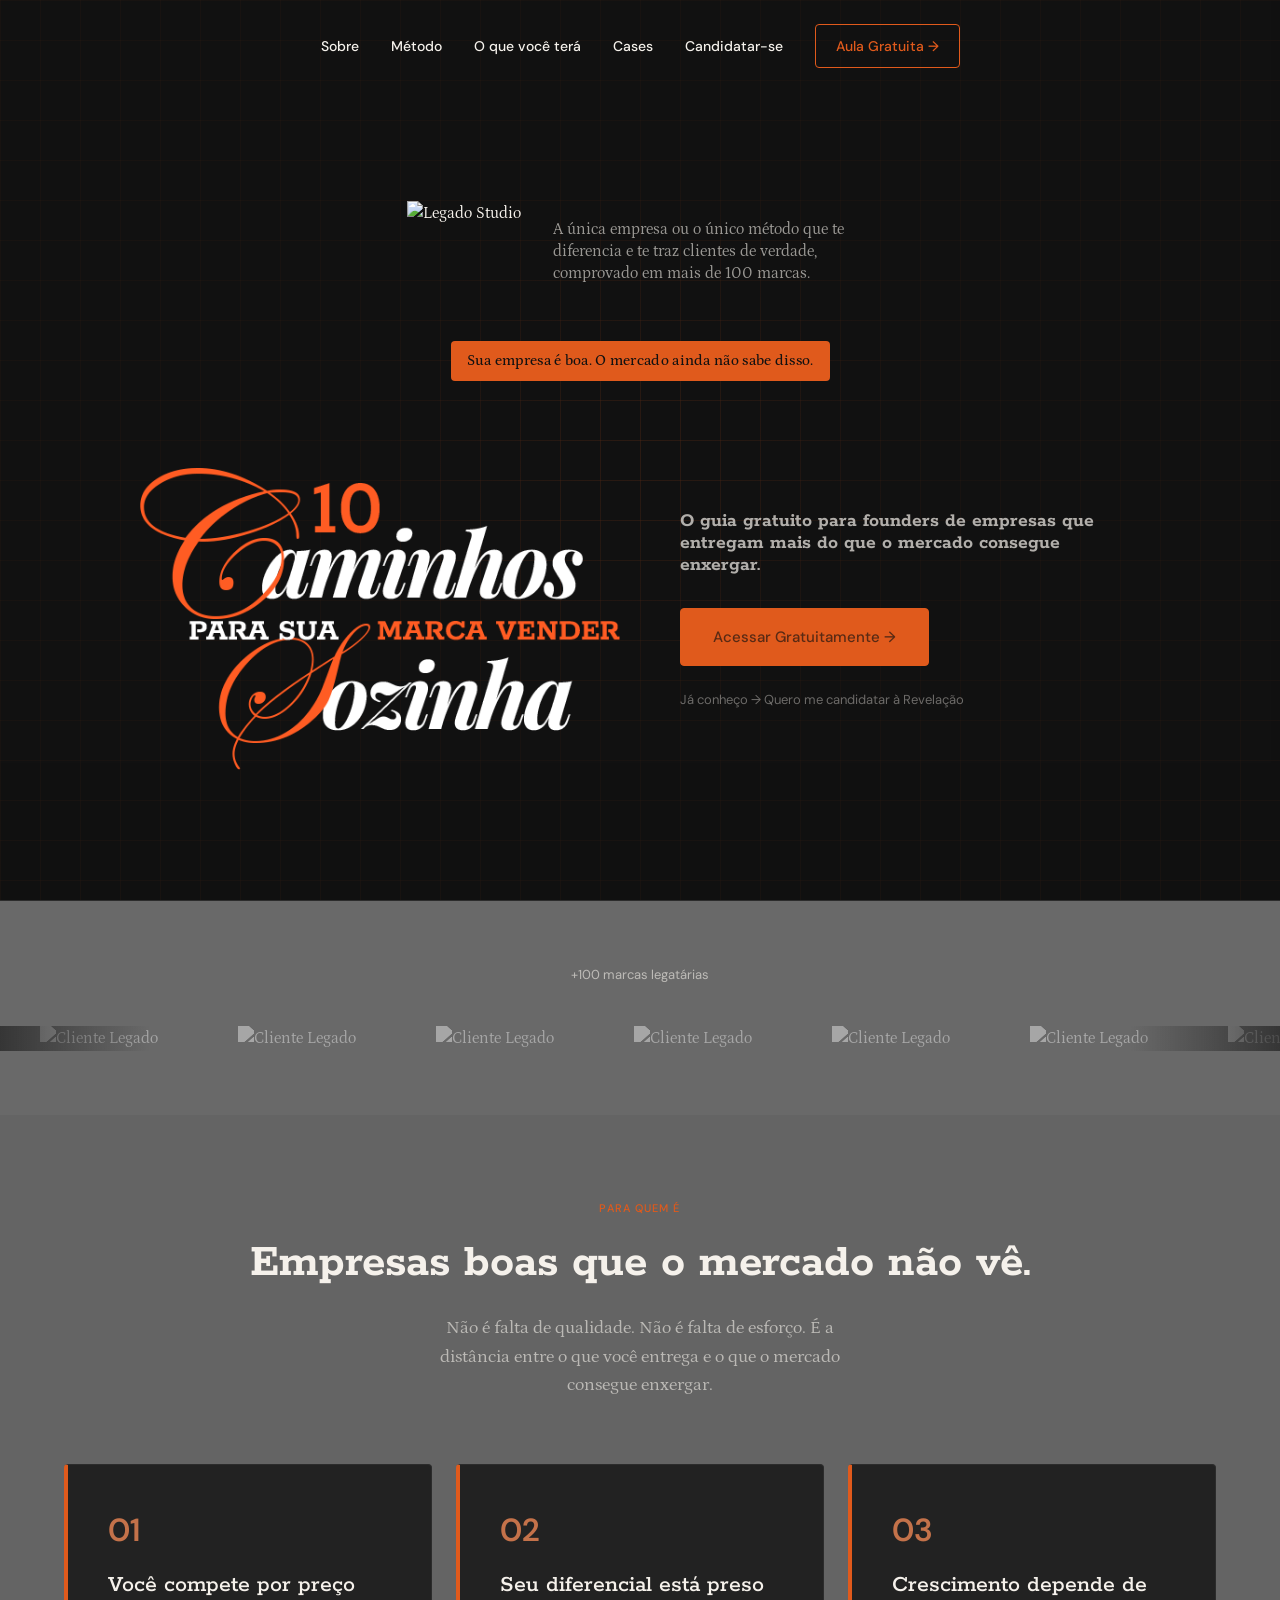
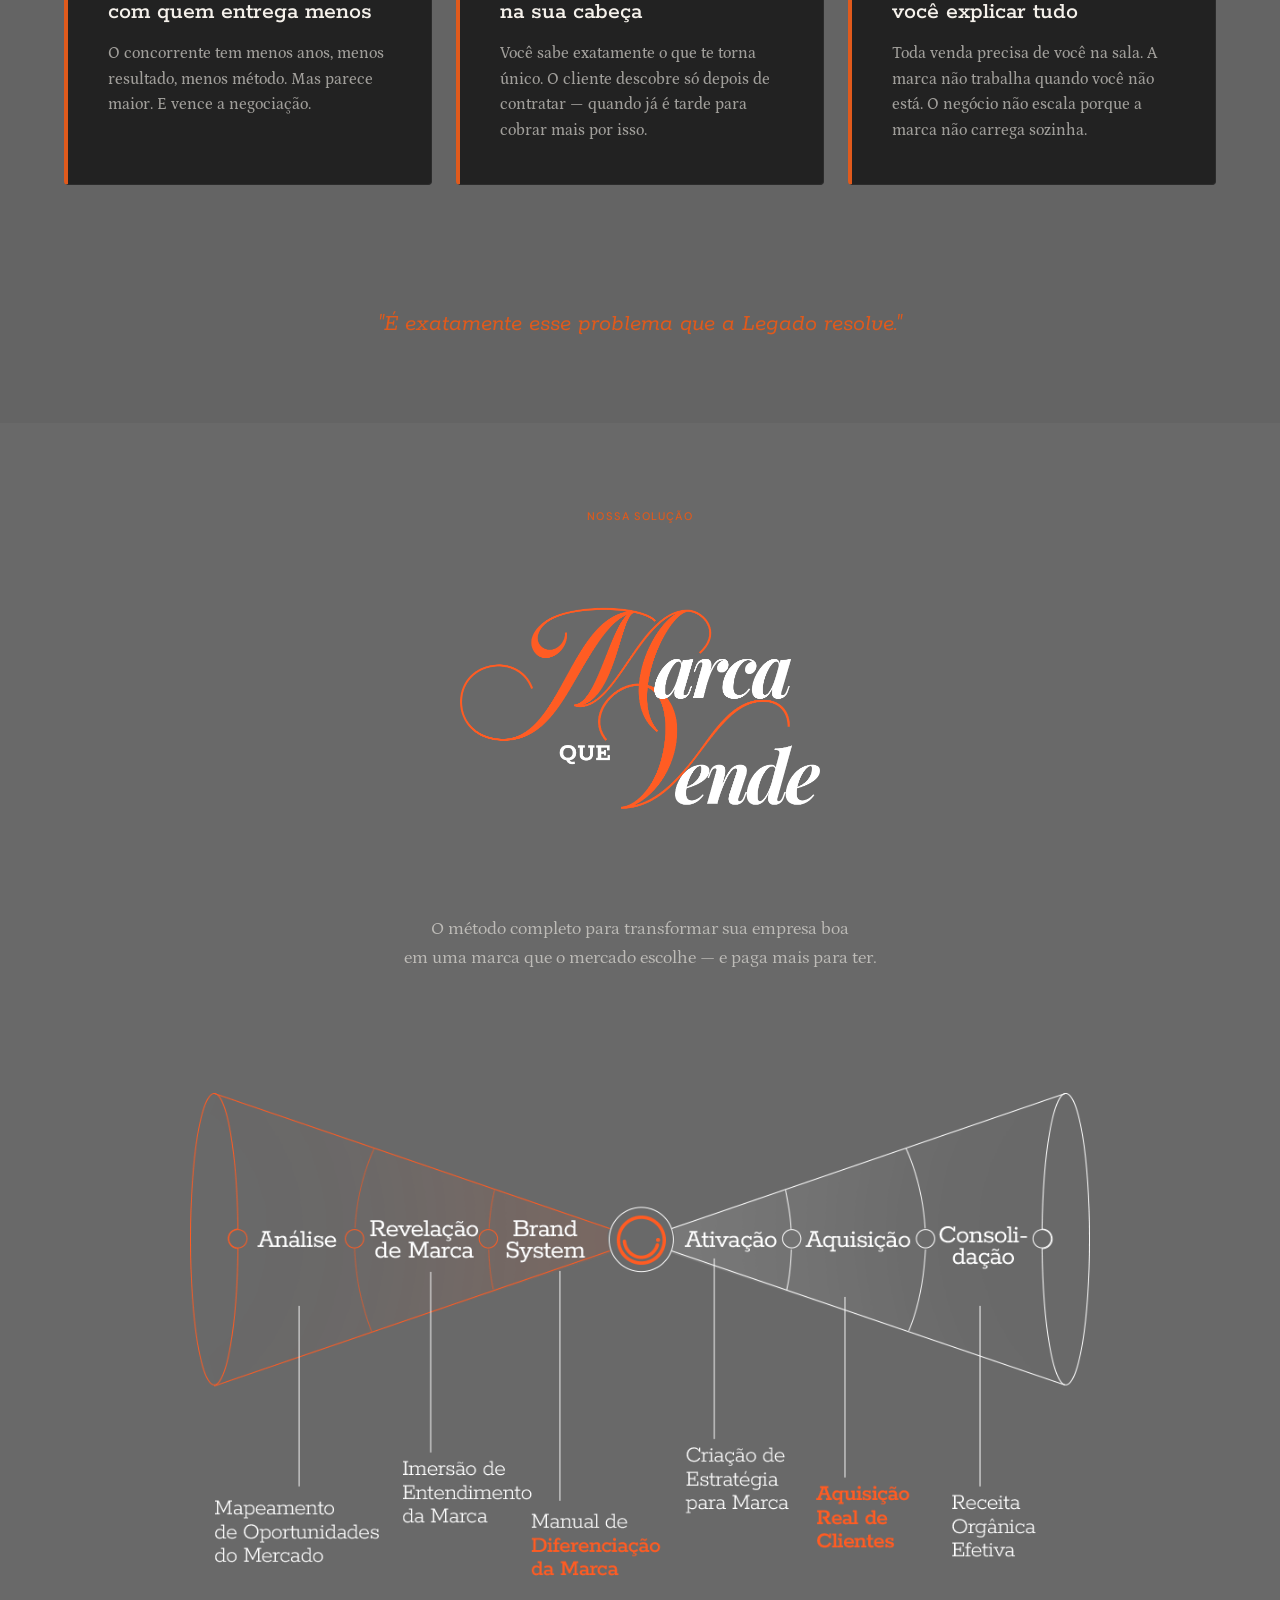
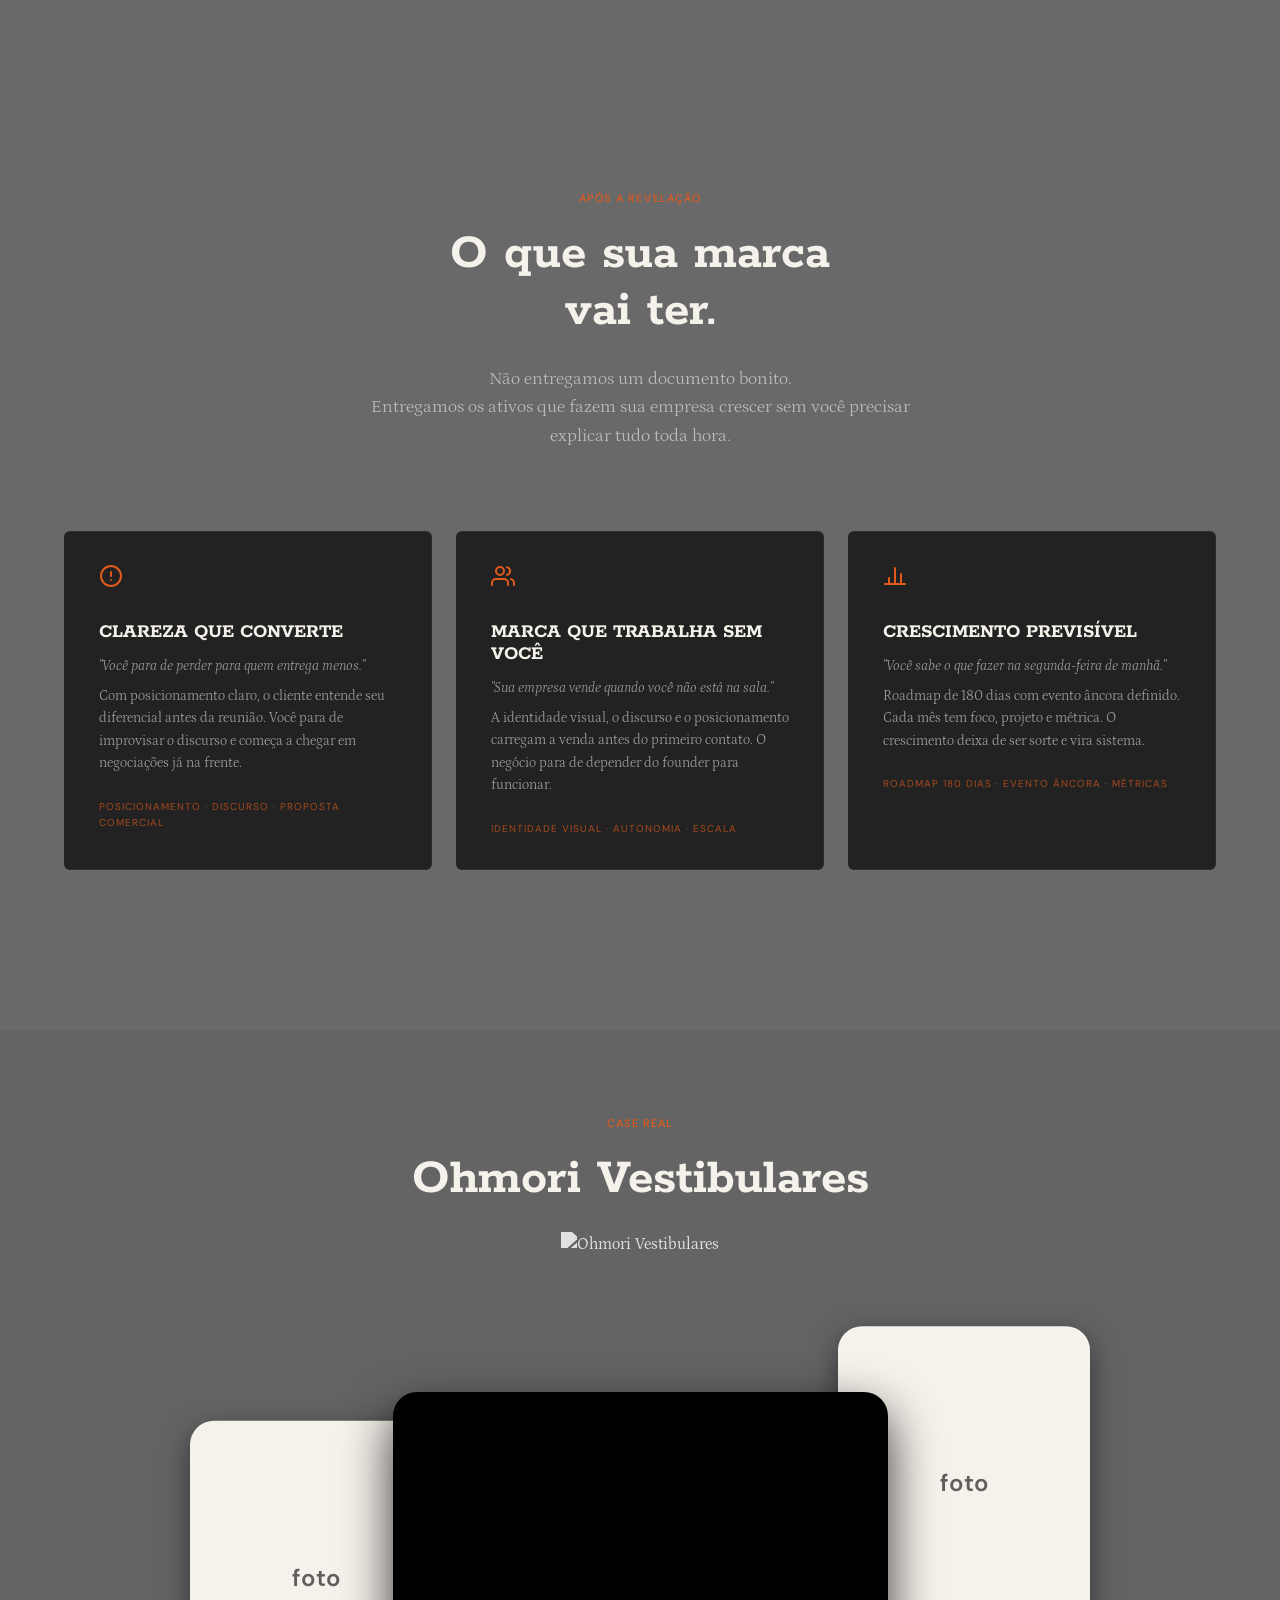
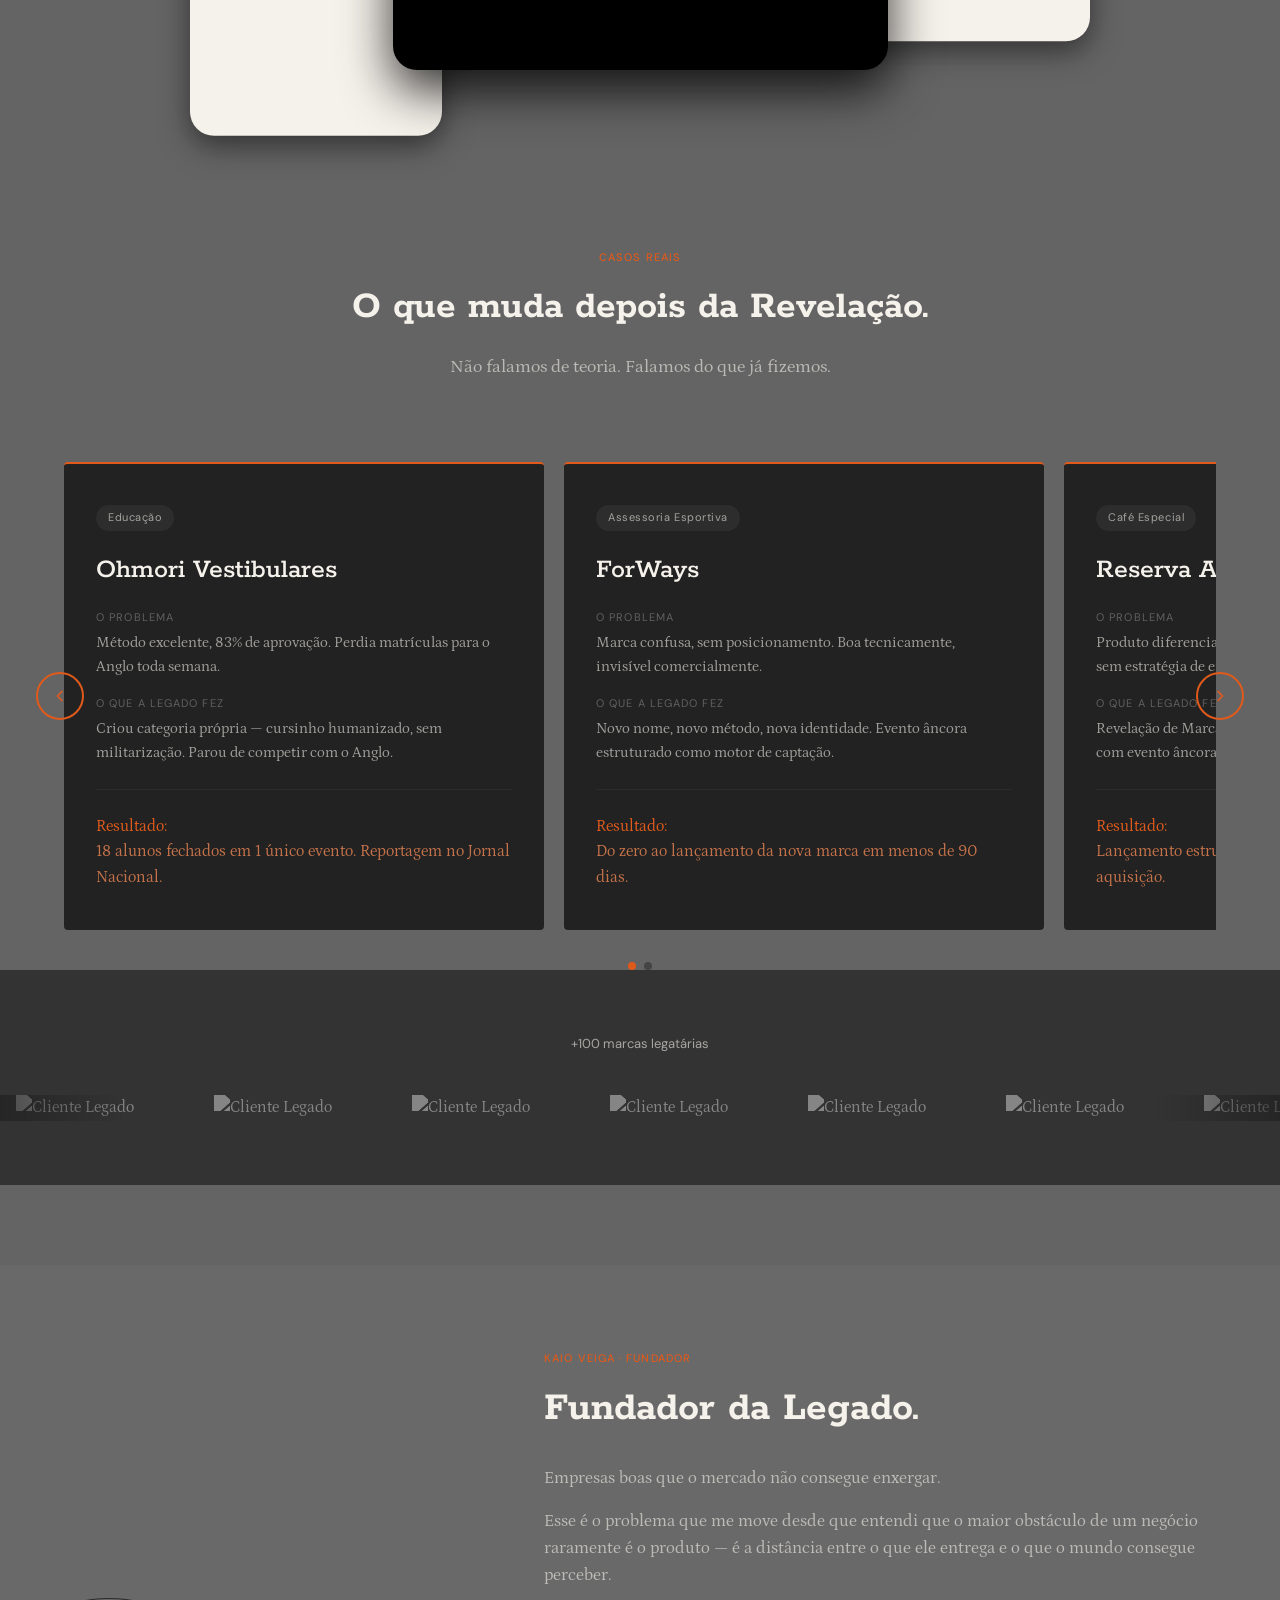
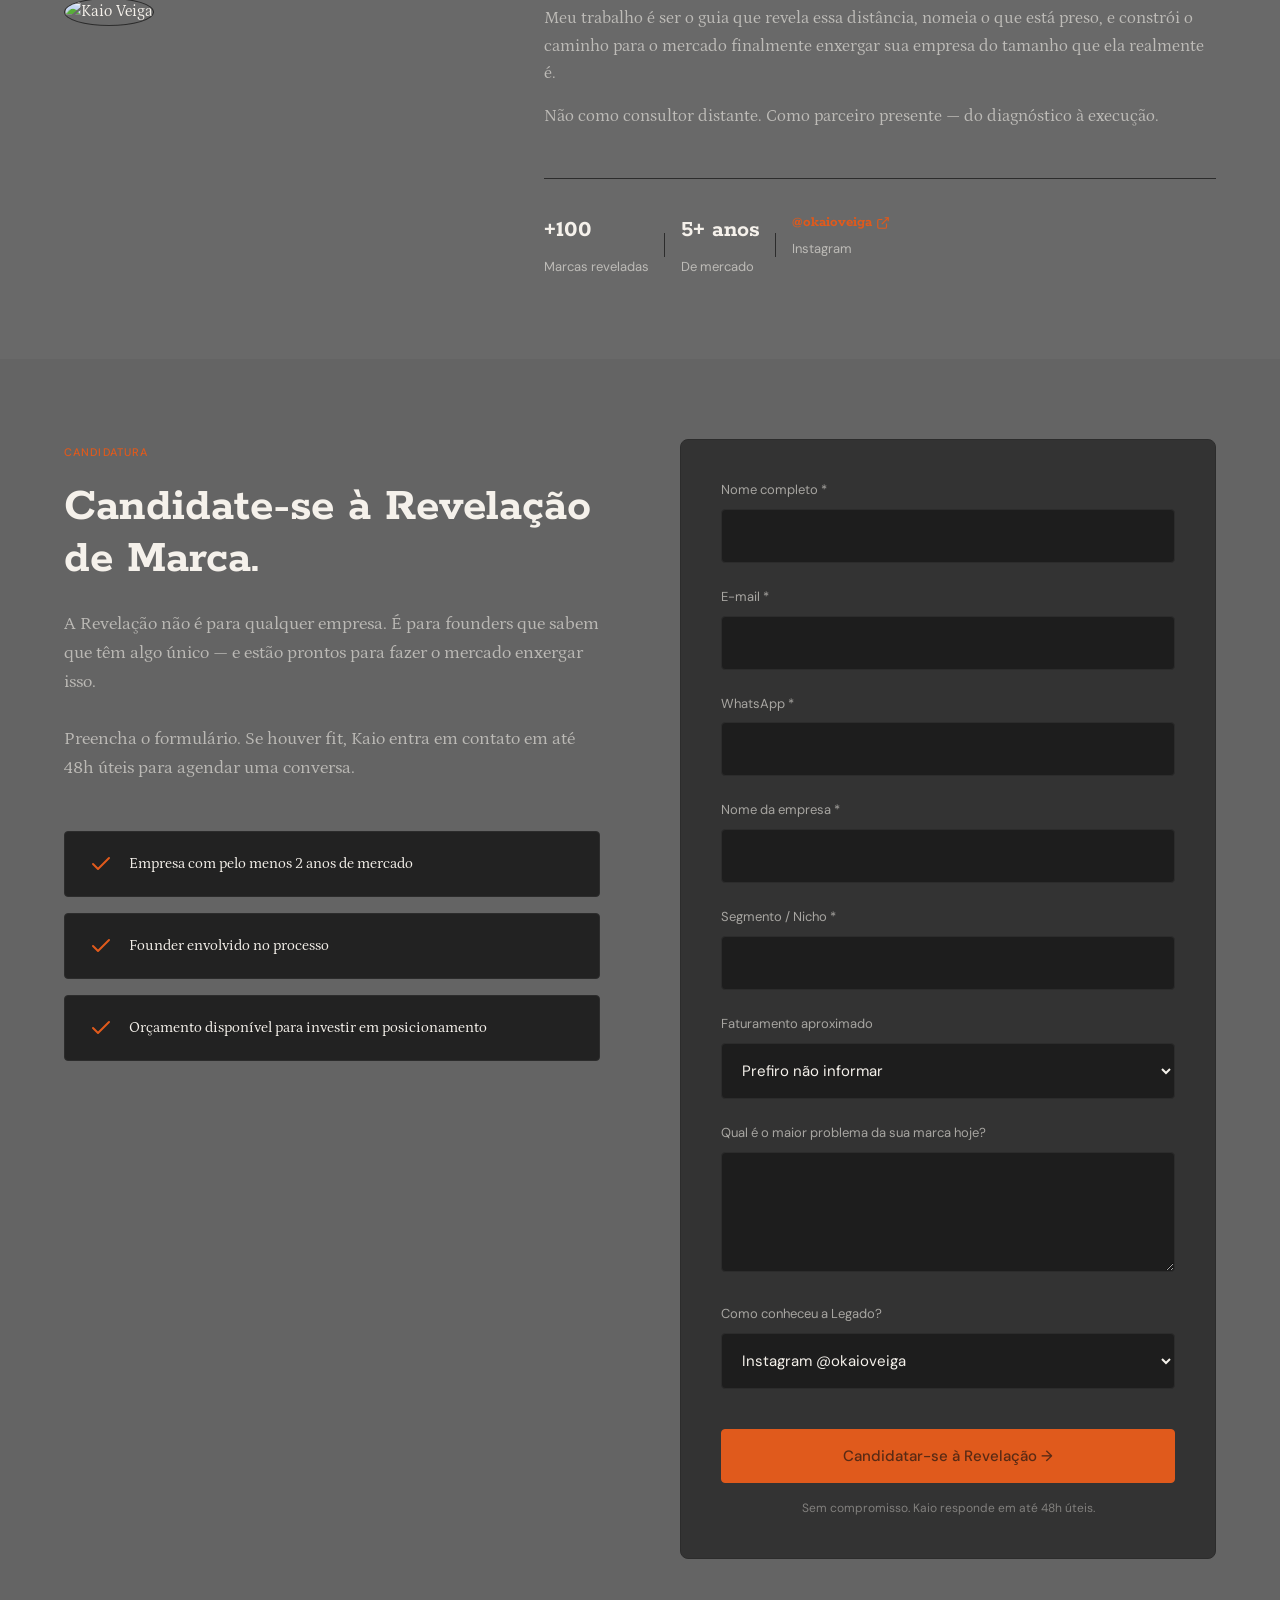
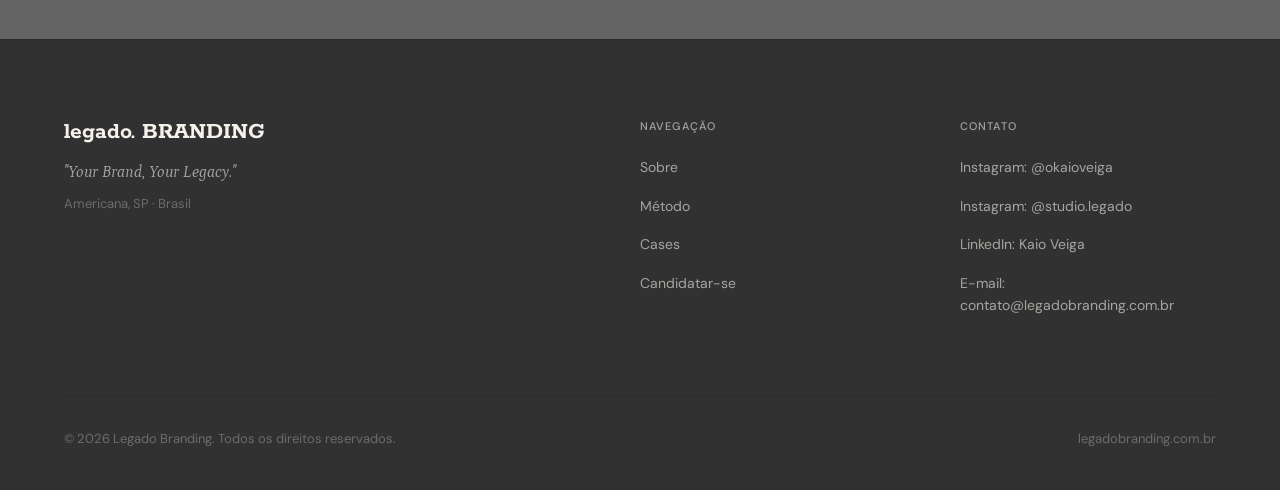
==== commit 0a3377fb: "feat: embed youtube video of Marco testimonial in VSL" ====
--- a/index.html
+++ b/index.html
@@ -4,7 +4,7 @@
     <meta charset="UTF-8">
     <meta name="viewport" content="width=device-width, initial-scale=1.0">
     <title>Legado Branding | Sua empresa é boa. O mercado ainda não sabe disso.</title>
-    <link rel="icon" href="https://proposta-legado.vercel.app/logo%20legado.png" type="image/png">
+    <link rel="icon" href="favicon.png" type="image/png">
     <meta name="description" content="Revelamos o que torna sua empresa única e fazemos o mercado enxergar isso do tamanho que realmente é.">
     <style>
         @import url('https://fonts.googleapis.com/css2?family=Rokkitt:wght@300;400;500;600;700;900&family=Petrona:ital,wght@0,300;0,400;0,500;0,600;0,700;1,400&family=DM+Sans:wght@300;400;500;600&display=swap');
@@ -387,7 +387,7 @@
 
         /* --- SEÇÃO 3: O PROBLEMA --- */
         #problema {
-            padding: 160px 0;
+            padding: 80px 0;
             background-color: var(--preto);
         }
 
@@ -459,7 +459,7 @@
 
         /* --- SEÇÃO 4: A SOLUÇÃO --- */
         #metodo {
-            padding: 160px 0;
+            padding: 80px 0;
             background-color: var(--cinza-escuro);
             text-align: center;
         }
@@ -573,7 +573,7 @@
 
         /* --- SEÇÃO 4B: BENEFÍCIOS --- */
         #beneficios {
-            padding: 160px 0;
+            padding: 80px 0;
             background-color: var(--cinza-escuro);
         }
 
@@ -672,7 +672,7 @@
 
         /* --- SEÇÃO 5: CASES --- */
         #cases {
-            padding: 160px 0;
+            padding: 80px 0;
             background-color: var(--preto);
         }
 
@@ -843,7 +843,7 @@
 
         /* --- SEÇÃO 6: SOBRE KAIO --- */
         #sobre {
-            padding: 160px 0;
+            padding: 80px 0;
             background-color: var(--cinza-escuro);
         }
 
@@ -921,7 +921,7 @@
 
         /* --- SEÇÃO 7: FORMULÁRIO --- */
         #formulario {
-            padding: 160px 0;
+            padding: 80px 0;
             background-color: var(--preto);
         }
 
@@ -1241,13 +1241,7 @@
 
     <!-- SEÇÃO 1: NAVEGAÇÃO -->
     <nav id="navbar">
-        <div class="container nav-container">
-            <div class="logo">
-                <a href="#">
-                    <img src="https://proposta-legado.vercel.app/logo%20legado.png" alt="Logo Legado" style="height: 48px; width: auto;">
-                </a>
-            </div>
-            
+        <div class="container nav-container" style="justify-content: center; position: relative;">
             <div class="nav-links" id="navLinks">
                 <a href="#sobre">Sobre</a>
                 <a href="#metodo">Método</a>
@@ -1257,7 +1251,7 @@
                 <a href="acesso-aula.html" class="btn-nav">Aula Gratuita →</a>
             </div>
 
-            <button class="menu-toggle" id="menuToggle" aria-label="Abrir menu">
+            <button class="menu-toggle" id="menuToggle" aria-label="Abrir menu" style="position: absolute; right: 24px;">
                 <span></span>
                 <span></span>
                 <span></span>
@@ -1266,20 +1260,31 @@
     </nav>
 
     <!-- SEÇÃO 2: HERO -->
-    <header id="hero" style="height: auto; min-height: 100vh; padding: 120px 0 80px;">
-        <div class="container" style="display: flex; align-items: center; justify-content: space-between; gap: 60px; flex-wrap: wrap;">
+    <header id="hero" style="height: auto; min-height: 100vh; padding: 160px 0 80px; flex-direction: column;">
+        
+        <div class="container" style="display: flex; flex-direction: column; align-items: center; text-align: center; margin-bottom: 60px;">
+            <div style="display: flex; align-items: center; justify-content: center; gap: 32px; margin-bottom: 40px; flex-wrap: wrap;">
+                <img src="https://proposta-legado.vercel.app/logo%20legado.png" alt="Legado Studio" style="height: 100px; width: auto; opacity: 0; animation: slideUpFade 0.6s ease forwards; animation-delay: 100ms;">
+                <p style="font-family: 'Petrona', serif; font-size: 16px; color: var(--branco-suave); max-width: 320px; text-align: left; opacity: 0; animation: slideUpFade 0.6s ease forwards; animation-delay: 200ms; line-height: 1.4;">
+                    A única empresa ou o único método que te diferencia e te traz clientes de verdade, comprovado em mais de 100 marcas.
+                </p>
+            </div>
+            
+            <span class="hero-badge" style="animation-delay: 300ms; margin-bottom: 0;">Sua empresa é boa. O mercado ainda não sabe disso.</span>
+        </div>
+
+        <div class="container" style="display: flex; align-items: center; justify-content: center; gap: 60px; flex-wrap: wrap;">
             <!-- Logo à esquerda -->
-            <div style="flex: 1; min-width: 280px; max-width: 480px; opacity: 0; animation: fadeIn 0.7s ease forwards; animation-delay: 100ms;">
-                <img src="LOGO-10CAMINHOS.png" alt="10 Caminhos para sua Marca Vender Sozinha" style="width: 100%; height: auto; border-radius: 8px; box-shadow: 0 20px 60px rgba(0,0,0,0.6);">
+            <div style="flex: 1; min-width: 280px; max-width: 480px; opacity: 0; animation: fadeIn 0.7s ease forwards; animation-delay: 400ms;">
+                <img src="LOGO-10CAMINHOS.png" alt="10 Caminhos para sua Marca Vender Sozinha" style="width: 100%; height: auto; border-radius: 8px;">
             </div>
             <!-- Texto à direita -->
             <div class="hero-content" style="max-width: 460px; text-align: left; align-items: flex-start;">
-                <span class="hero-badge">Sua empresa é boa. O mercado ainda não sabe disso.</span>
-                <h2 class="hero-subtitle" style="font-size: clamp(16px, 2vw, 20px); text-align: left; margin-bottom: 32px; margin-top: 16px;">
-                    O guia gratuito para founders de empresa que entregam mais<br>do que o mercado consegue enxergar.
+                <h2 class="hero-subtitle" style="font-size: clamp(16px, 2vw, 20px); text-align: left; margin-bottom: 32px; margin-top: 0; animation-delay: 500ms; padding-left: 0;">
+                    O guia gratuito para founders de empresas que entregam mais do que o mercado consegue enxergar.
                 </h2>
-                <div class="hero-ctas" style="align-items: flex-start;">
-                    <a href="acesso-aula.html" class="btn btn-primario">Acessar Gratuitamente →</a>
+                <div class="hero-ctas" style="align-items: flex-start; animation-delay: 600ms;">
+                    <a href="captacao.html" class="btn btn-primario">Acessar Gratuitamente →</a>
                     <a href="#formulario" class="hero-link">Já conheço → Quero me candidatar à Revelação</a>
                 </div>
             </div>
@@ -1296,33 +1301,31 @@
         </div>
     </section>
 
-    <!-- SEÇÃO 3: O PROBLEMA -->
+    <!-- SEÇÃO 3: PARA QUEM É -->
     <section id="problema">
         <div class="container">
-            <div class="problema-grid">
-                <div class="problema-sticky">
-                    <span class="tag animate-on-scroll">O PROBLEMA</span>
-                    <h2 class="problema-title animate-on-scroll">Empresas boas que o mercado não vê.</h2>
-                    <p class="problema-text animate-on-scroll">
-                        Não é falta de qualidade. Não é falta de esforço. É a distância entre o que você entrega e o que o mercado consegue enxergar.
-                    </p>
-                </div>
-                <div class="problema-cards">
-                    <div class="card-problema animate-on-scroll">
-                        <div class="card-problema-num">01</div>
-                        <h3 class="card-problema-title">Você compete por preço com quem entrega menos</h3>
-                        <p class="card-problema-desc">O concorrente tem menos anos, menos resultado, menos método. Mas parece maior. E vence a negociação.</p>
-                    </div>
-                    <div class="card-problema animate-on-scroll delay-150">
-                        <div class="card-problema-num">02</div>
-                        <h3 class="card-problema-title">Seu diferencial está preso na sua cabeça</h3>
-                        <p class="card-problema-desc">Você sabe exatamente o que te torna único. O cliente descobre só depois de contratar — quando já é tarde para cobrar mais por isso.</p>
-                    </div>
-                    <div class="card-problema animate-on-scroll delay-300">
-                        <div class="card-problema-num">03</div>
-                        <h3 class="card-problema-title">Crescimento depende de você explicar tudo</h3>
-                        <p class="card-problema-desc">Toda venda precisa de você na sala. A marca não trabalha quando você não está. O negócio não escala porque a marca não carrega sozinha.</p>
-                    </div>
+            <div style="text-align: center; margin-bottom: 64px;">
+                <span class="tag animate-on-scroll">PARA QUEM É</span>
+                <h2 class="problema-title animate-on-scroll">Empresas boas que o mercado não vê.</h2>
+                <p class="problema-text animate-on-scroll" style="margin: 0 auto;">
+                    Não é falta de qualidade. Não é falta de esforço. É a distância entre o que você entrega e o que o mercado consegue enxergar.
+                </p>
+            </div>
+            <div style="display: grid; grid-template-columns: repeat(auto-fit, minmax(280px, 1fr)); gap: 24px;">
+                <div class="card-problema animate-on-scroll">
+                    <div class="card-problema-num" style="font-size: 32px; margin-bottom: 16px;">01</div>
+                    <h3 class="card-problema-title">Você compete por preço com quem entrega menos</h3>
+                    <p class="card-problema-desc">O concorrente tem menos anos, menos resultado, menos método. Mas parece maior. E vence a negociação.</p>
+                </div>
+                <div class="card-problema animate-on-scroll delay-150">
+                    <div class="card-problema-num" style="font-size: 32px; margin-bottom: 16px;">02</div>
+                    <h3 class="card-problema-title">Seu diferencial está preso na sua cabeça</h3>
+                    <p class="card-problema-desc">Você sabe exatamente o que te torna único. O cliente descobre só depois de contratar — quando já é tarde para cobrar mais por isso.</p>
+                </div>
+                <div class="card-problema animate-on-scroll delay-300">
+                    <div class="card-problema-num" style="font-size: 32px; margin-bottom: 16px;">03</div>
+                    <h3 class="card-problema-title">Crescimento depende de você explicar tudo</h3>
+                    <p class="card-problema-desc">Toda venda precisa de você na sala. A marca não trabalha quando você não está. O negócio não escala porque a marca não carrega sozinha.</p>
                 </div>
             </div>
             <p class="problema-fechamento animate-on-scroll">
@@ -1336,11 +1339,10 @@
         <div class="container">
             <div class="metodo-header">
                 <span class="tag animate-on-scroll">NOSSA SOLUÇÃO</span>
-                <h2 class="metodo-title animate-on-scroll">Marca que Vende.</h2>
 
                 <!-- Logo do método -->
                 <div class="animate-on-scroll" style="margin: 32px auto 0; text-align: center;">
-                    <img src="logo-marca-que-vende.png" alt="Marca que Vende" style="max-width: 280px; width: 100%; height: auto;">
+                    <img src="logo-marca-que-vende.png" alt="Marca que Vende" style="max-width: 360px; width: 100%; height: auto;">
                 </div>
 
                 <p class="metodo-text animate-on-scroll" style="margin-top: 32px;">
@@ -1351,14 +1353,6 @@
             <!-- Funil Ampulheta -->
             <div class="animate-on-scroll" style="text-align: center; padding: 40px 0;">
                 <img src="FUNIL- METODO.png" alt="Funil Método Legado" style="max-width: 900px; width: 100%; height: auto;">
-            </div>
-
-            <!-- Box de destaque -->
-            <div class="animate-on-scroll" style="background-color: #222222; border-left: 4px solid var(--laranja); padding: 24px 32px; border-radius: 4px; text-align: left; font-family: 'Petrona', serif; font-size: 18px; color: var(--branco); line-height: 1.6;">
-                "O Brand System não é um manual de identidade visual.<br>
-                É o manual de diferenciação da sua marca —<br>
-                o que te torna único, por que o cliente deveria te escolher,<br>
-                e como comunicar isso de um jeito que o mercado consegue sentir."
             </div>
         </div>
     </section>
@@ -1408,10 +1402,6 @@
                     <span class="beneficio-tag">Roadmap 180 dias · Evento âncora · Métricas</span>
                 </div>
             </div>
-
-            <div class="beneficios-fechamento animate-on-scroll">
-                <p>"Tudo isso não existe separado.<br>É o resultado de um único processo — revelar o que sua empresa já é."</p>
-            </div>
         </div>
     </section>
 
@@ -1419,8 +1409,37 @@
     <section id="cases">
         <div class="container">
             <div class="cases-header">
+                <span class="tag animate-on-scroll">CASE REAL</span>
+                <h2 class="cases-title animate-on-scroll">Ohmori Vestibulares</h2>
+                <!-- Placeholder for Logo -->
+                <div class="animate-on-scroll" style="margin-top: 16px;">
+                    <img src="logo-ohmori.png" alt="Ohmori Vestibulares" style="max-height: 60px; filter: grayscale(100%) brightness(200%); opacity: 0.8;">
+                </div>
+            </div>
+
+            <!-- VSL Block -->
+            <div class="vsl-showcase animate-on-scroll" style="position: relative; width: 100%; max-width: 900px; margin: 60px auto 120px; aspect-ratio: 21/9; display: flex; align-items: center; justify-content: center;">
+                
+                <!-- Foto Esquerda -->
+                <div class="vsl-foto" style="position: absolute; left: 0; top: 50%; transform: translateY(-35%); width: 28%; aspect-ratio: 4/5; background-color: var(--branco); border-radius: 24px; z-index: 1; display: flex; align-items: center; justify-content: center; color: var(--preto); font-family: 'DM Sans', sans-serif; font-weight: 600; font-size: 24px; box-shadow: 0 10px 30px rgba(0,0,0,0.5);">
+                    <span style="position: absolute;">foto</span>
+                </div>
+
+                <!-- Foto Direita -->
+                <div class="vsl-foto" style="position: absolute; right: 0; top: 50%; transform: translateY(-65%); width: 28%; aspect-ratio: 4/5; background-color: var(--branco); border-radius: 24px; z-index: 1; display: flex; align-items: center; justify-content: center; color: var(--preto); font-family: 'DM Sans', sans-serif; font-weight: 600; font-size: 24px; box-shadow: 0 10px 30px rgba(0,0,0,0.5);">
+                    <span style="position: absolute;">foto</span>
+                </div>
+
+                <!-- Vídeo Central -->
+                <div class="vsl-video" style="position: relative; z-index: 2; width: 55%; aspect-ratio: 16/9; background-color: #000; border-radius: 24px; display: flex; align-items: center; justify-content: center; box-shadow: 0 20px 50px rgba(0,0,0,0.8); overflow: hidden;">
+                    <!-- Aqui entra o iframe da VSL -->
+                    <iframe width="100%" height="100%" src="https://www.youtube.com/embed/TiL0HrAJUQQ" title="Depoimento Ohmori Vestibulares" frameborder="0" allow="accelerometer; autoplay; clipboard-write; encrypted-media; gyroscope; picture-in-picture; web-share" allowfullscreen style="border: none; border-radius: 24px; width: 100%; height: 100%;"></iframe>
+                </div>
+            </div>
+
+            <div class="cases-header" style="margin-top: 80px;">
                 <span class="tag animate-on-scroll">CASOS REAIS</span>
-                <h2 class="cases-title animate-on-scroll">O que muda depois da Revelação.</h2>
+                <h2 class="cases-title animate-on-scroll" style="font-size: 40px;">O que muda depois da Revelação.</h2>
                 <p class="cases-text animate-on-scroll">Não falamos de teoria. Falamos do que já fizemos.</p>
             </div>
 
@@ -1689,7 +1708,7 @@
 
     <script>
         // CONFIGURAÇÃO DO FORMULÁRIO (Fácil substituição)
-        const FORM_ENDPOINT = 'SEU_ENDPOINT_AQUI'; // Substitua por Formspree, Make, webhook etc.
+        const FORM_ENDPOINT = 'https://script.google.com/macros/s/AKfycbzDDI1FsB3kcO61jzh03gCQ7nn3EfJMWVKjTEfB8IKRjYIJLddv_VWqqFmym_2X1zKziQ/exec';
 
         document.addEventListener('DOMContentLoaded', () => {
             
@@ -1870,17 +1889,13 @@
                     try {
                         // Se houver um endpoint configurado diferente do placeholder
                         if(FORM_ENDPOINT !== 'SEU_ENDPOINT_AQUI') {
-                            const response = await fetch(FORM_ENDPOINT, {
+                            await fetch(FORM_ENDPOINT, {
                                 method: 'POST',
-                                headers: {
-                                    'Content-Type': 'application/json',
-                                },
+                                mode: 'no-cors',
+                                headers: {'Content-Type': 'text/plain'},
                                 body: JSON.stringify(data)
                             });
-                            
-                            if(!response.ok) throw new Error('Erro na requisição');
                         } else {
-                            // Simula requisição se não tiver endpoint configurado
                             await new Promise(resolve => setTimeout(resolve, 1000));
                         }
 
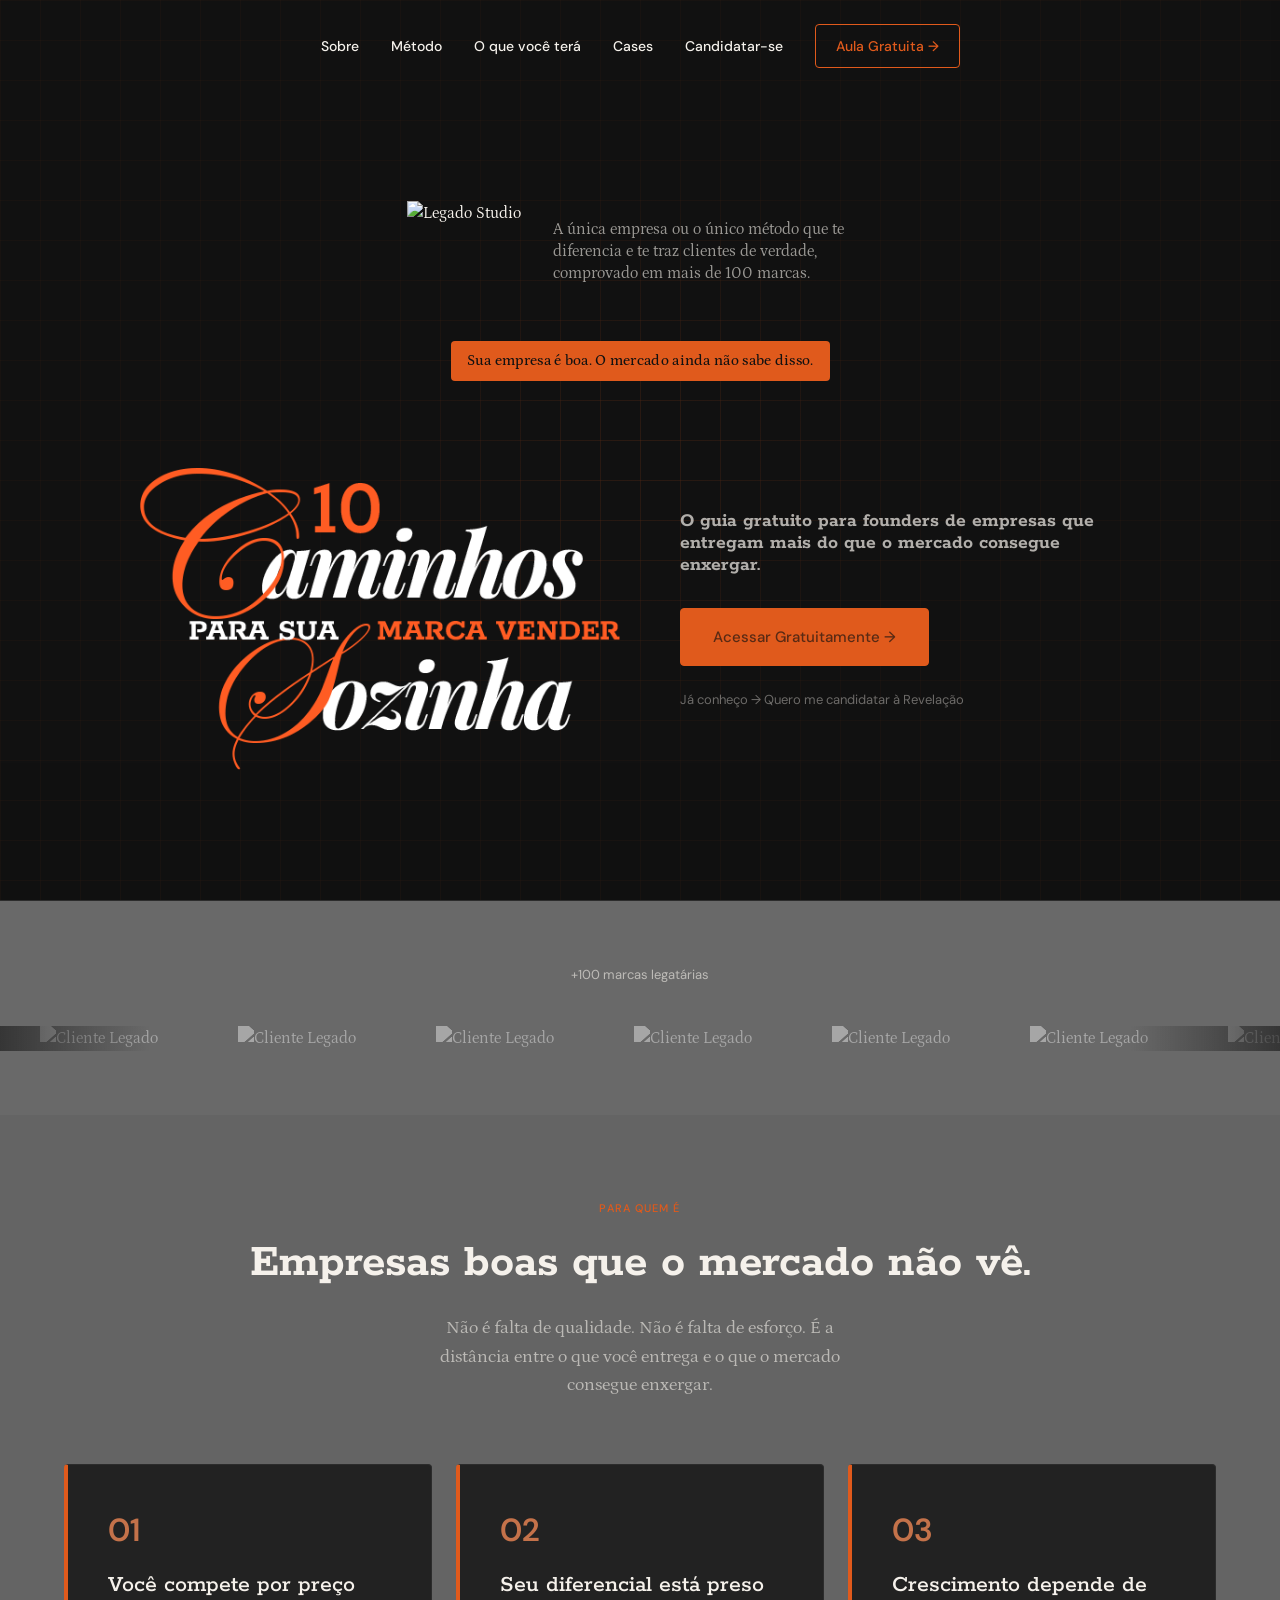
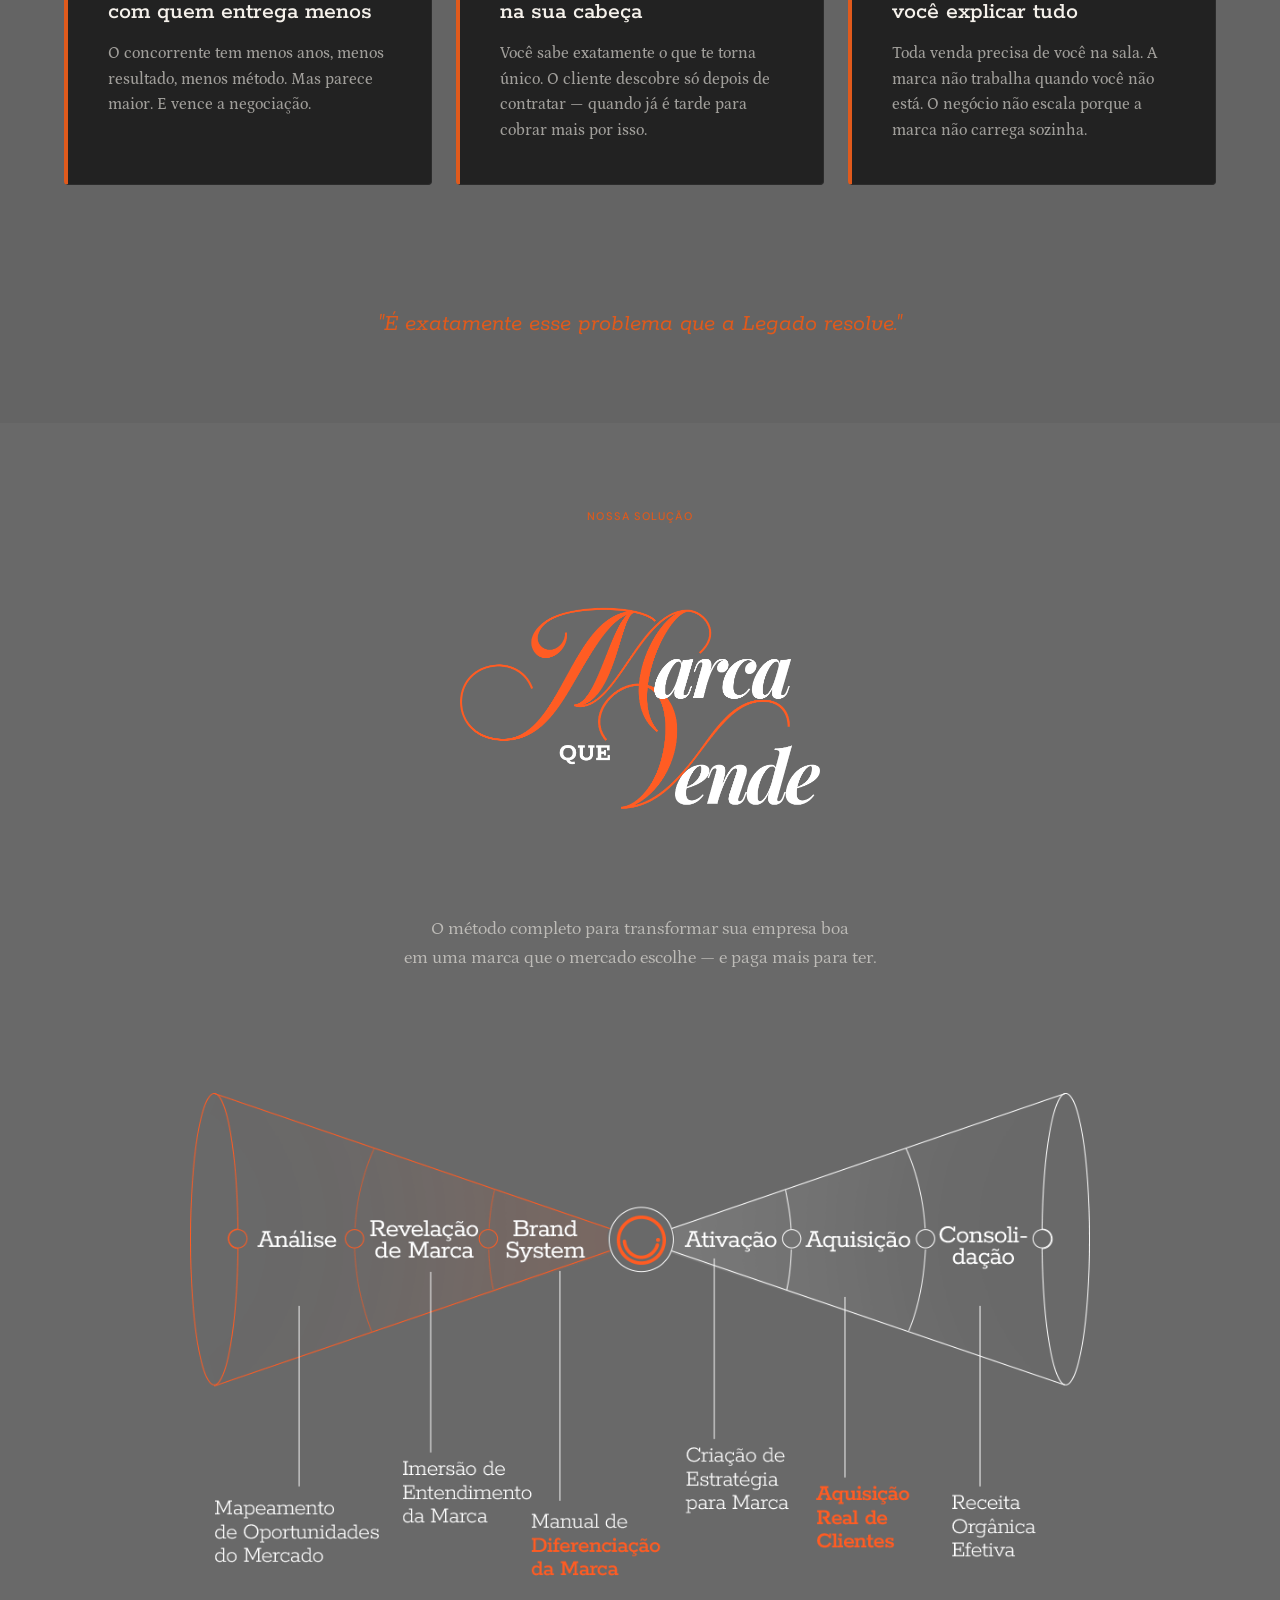
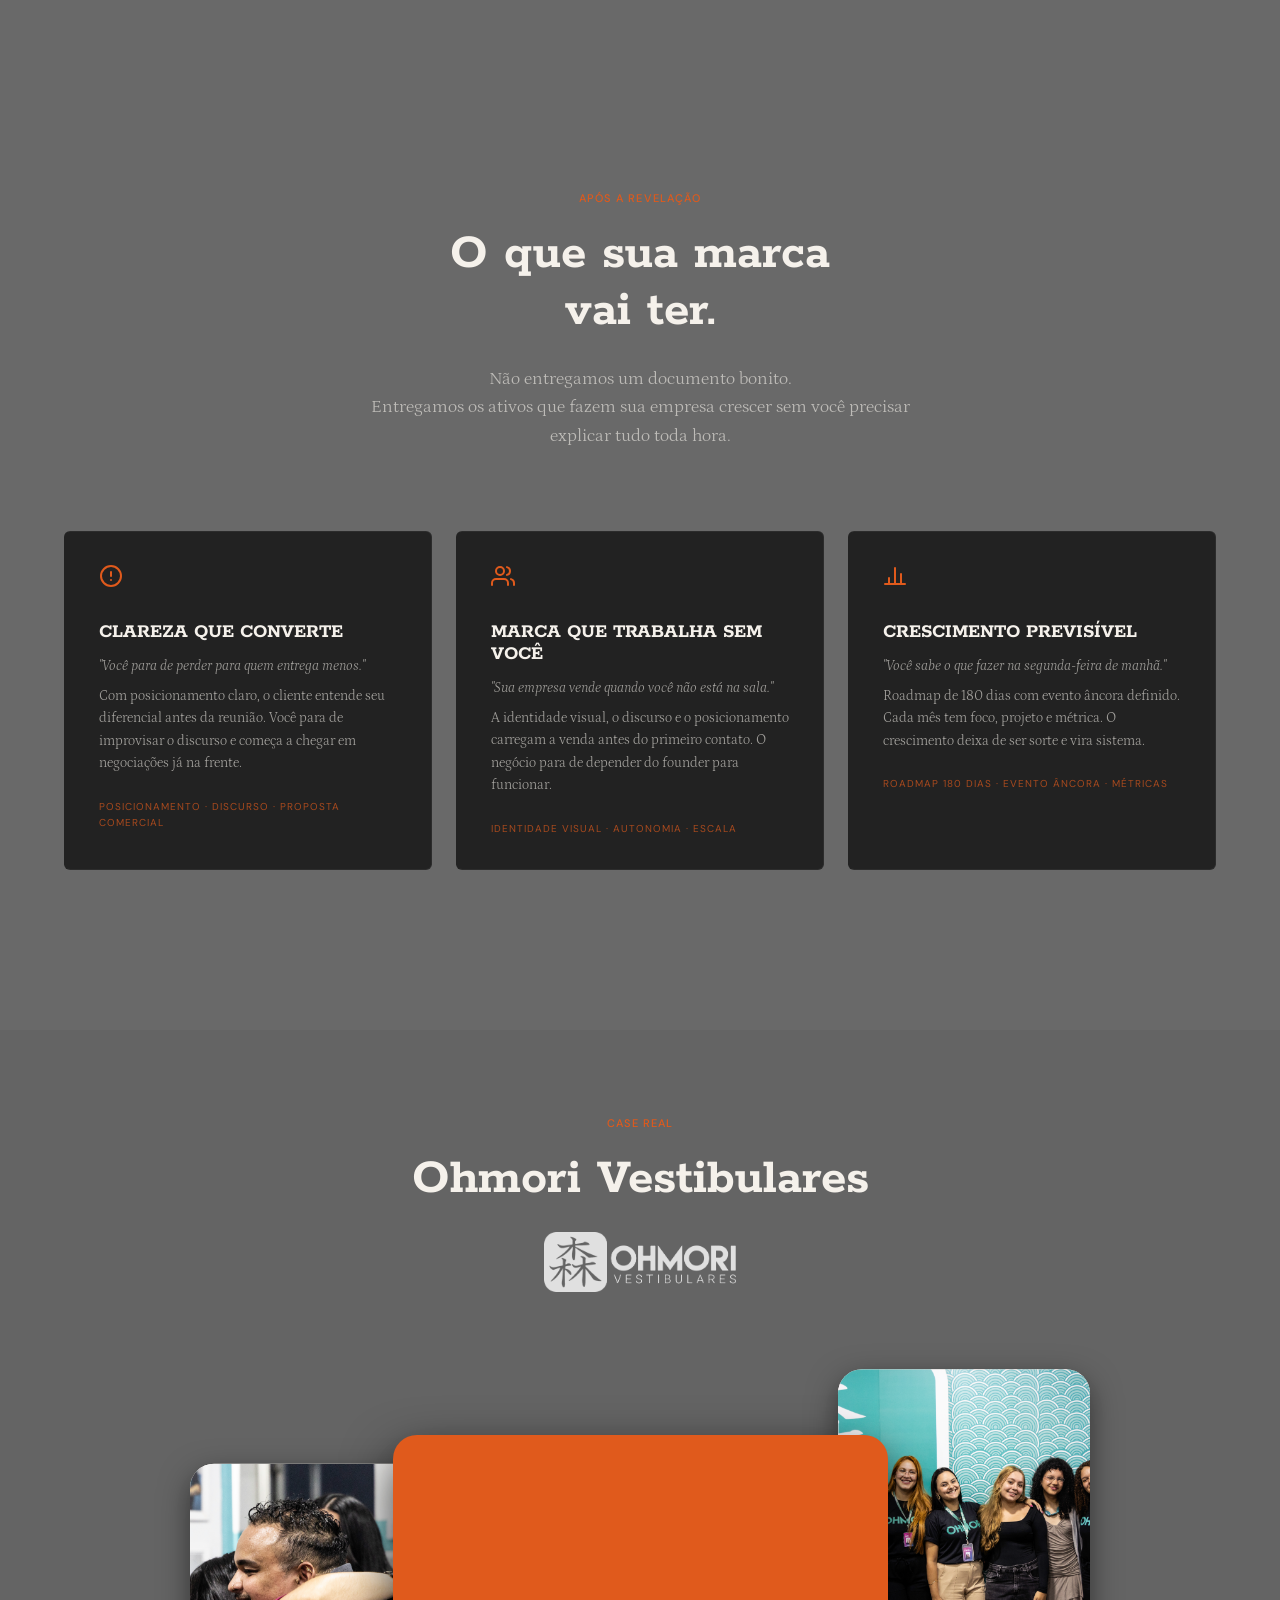
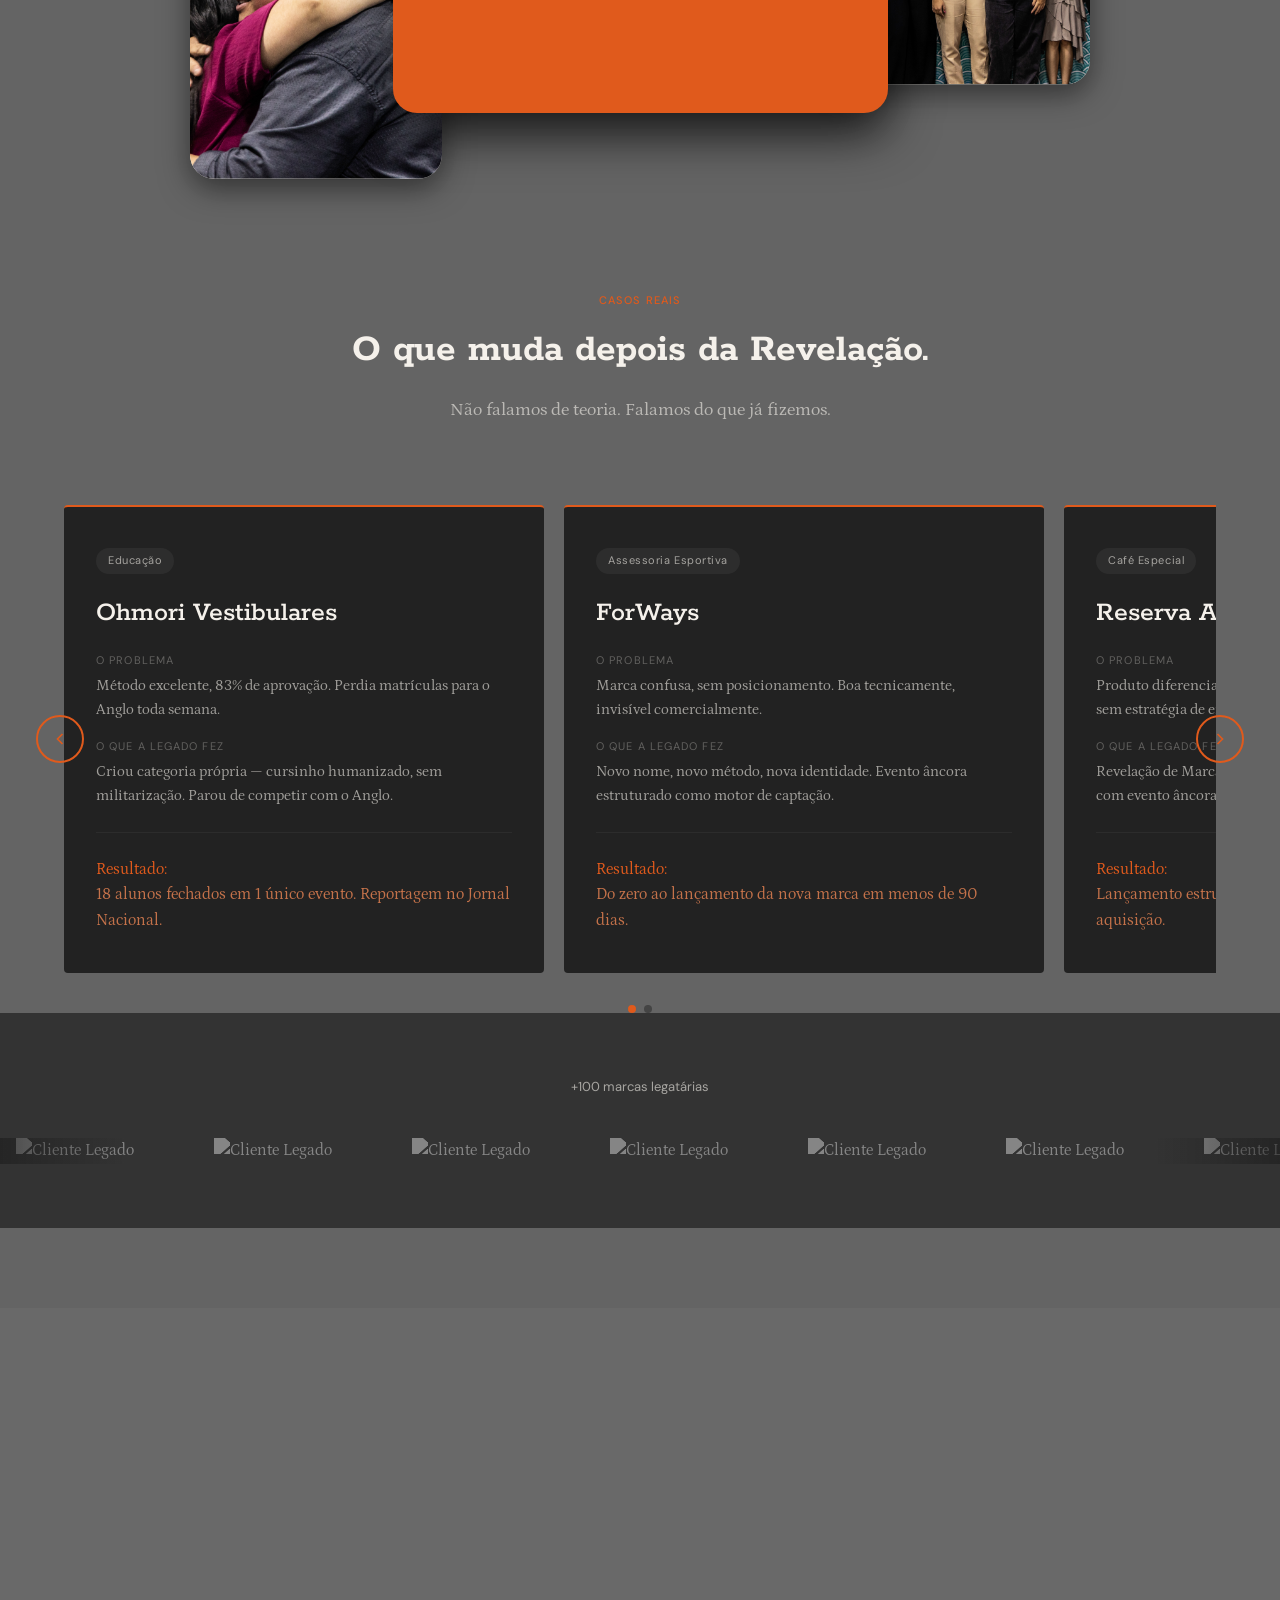
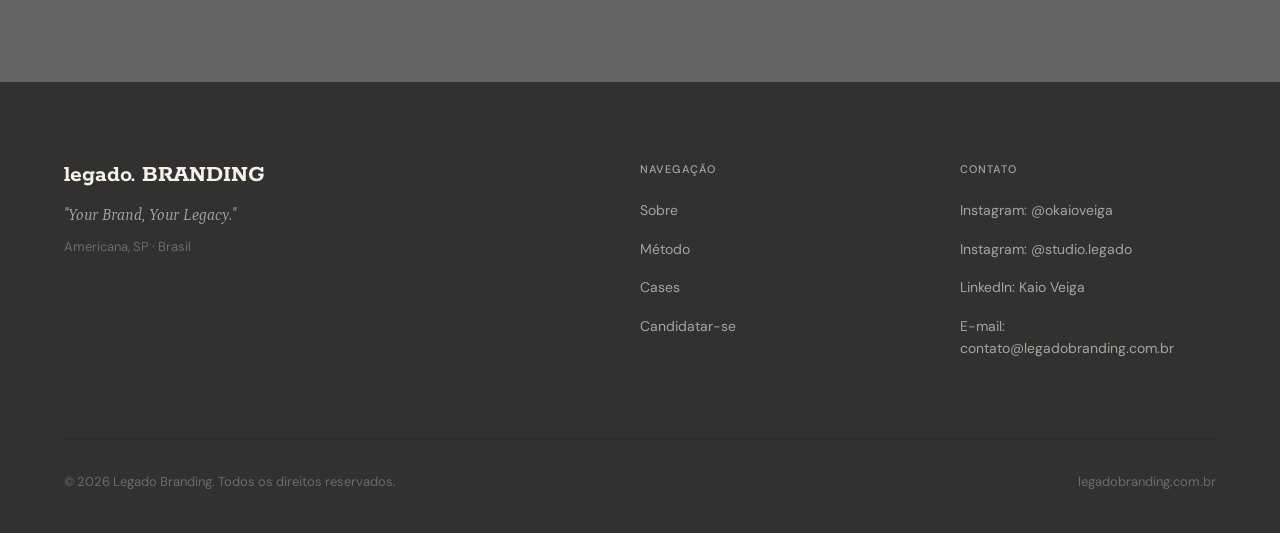
==== commit 05f04e03: "feat: adicionar fotos VSL, logo Ohmori e autoplay inteligente" ====
--- a/index.html
+++ b/index.html
@@ -1421,19 +1421,19 @@
             <div class="vsl-showcase animate-on-scroll" style="position: relative; width: 100%; max-width: 900px; margin: 60px auto 120px; aspect-ratio: 21/9; display: flex; align-items: center; justify-content: center;">
                 
                 <!-- Foto Esquerda -->
-                <div class="vsl-foto" style="position: absolute; left: 0; top: 50%; transform: translateY(-35%); width: 28%; aspect-ratio: 4/5; background-color: var(--branco); border-radius: 24px; z-index: 1; display: flex; align-items: center; justify-content: center; color: var(--preto); font-family: 'DM Sans', sans-serif; font-weight: 600; font-size: 24px; box-shadow: 0 10px 30px rgba(0,0,0,0.5);">
-                    <span style="position: absolute;">foto</span>
+                <div class="vsl-foto" style="position: absolute; left: 0; top: 50%; transform: translateY(-35%); width: 28%; aspect-ratio: 4/5; background-color: var(--branco); border-radius: 24px; z-index: 1; display: flex; align-items: center; justify-content: center; color: var(--preto); font-family: 'DM Sans', sans-serif; font-weight: 600; font-size: 24px; box-shadow: 0 10px 30px rgba(0,0,0,0.5); overflow: hidden;">
+                    <img src="_JVR0438.jpg" alt="Foto Esquerda" style="width: 100%; height: 100%; object-fit: cover;">
                 </div>
 
                 <!-- Foto Direita -->
-                <div class="vsl-foto" style="position: absolute; right: 0; top: 50%; transform: translateY(-65%); width: 28%; aspect-ratio: 4/5; background-color: var(--branco); border-radius: 24px; z-index: 1; display: flex; align-items: center; justify-content: center; color: var(--preto); font-family: 'DM Sans', sans-serif; font-weight: 600; font-size: 24px; box-shadow: 0 10px 30px rgba(0,0,0,0.5);">
-                    <span style="position: absolute;">foto</span>
+                <div class="vsl-foto" style="position: absolute; right: 0; top: 50%; transform: translateY(-65%); width: 28%; aspect-ratio: 4/5; background-color: var(--branco); border-radius: 24px; z-index: 1; display: flex; align-items: center; justify-content: center; color: var(--preto); font-family: 'DM Sans', sans-serif; font-weight: 600; font-size: 24px; box-shadow: 0 10px 30px rgba(0,0,0,0.5); overflow: hidden;">
+                    <img src="_JVR0493.jpg" alt="Foto Direita" style="width: 100%; height: 100%; object-fit: cover;">
                 </div>
 
                 <!-- Vídeo Central -->
-                <div class="vsl-video" style="position: relative; z-index: 2; width: 55%; aspect-ratio: 16/9; background-color: #000; border-radius: 24px; display: flex; align-items: center; justify-content: center; box-shadow: 0 20px 50px rgba(0,0,0,0.8); overflow: hidden;">
+                <div class="vsl-video" style="position: relative; z-index: 2; width: 55%; aspect-ratio: 16/9; background-color: var(--laranja); border-radius: 24px; display: flex; align-items: center; justify-content: center; box-shadow: 0 20px 50px rgba(0,0,0,0.8); overflow: hidden;">
                     <!-- Aqui entra o iframe da VSL -->
-                    <iframe width="100%" height="100%" src="https://www.youtube.com/embed/TiL0HrAJUQQ" title="Depoimento Ohmori Vestibulares" frameborder="0" allow="accelerometer; autoplay; clipboard-write; encrypted-media; gyroscope; picture-in-picture; web-share" allowfullscreen style="border: none; border-radius: 24px; width: 100%; height: 100%;"></iframe>
+                    <iframe id="vsl-iframe" width="100%" height="100%" data-src="https://www.youtube.com/embed/VIDEO_ID_HERE?autoplay=1&mute=1" title="VSL - Depoimento Marco" frameborder="0" allow="accelerometer; autoplay; clipboard-write; encrypted-media; gyroscope; picture-in-picture; web-share" allowfullscreen style="border-radius: 24px; border: none; width: 100%; height: 100%;"></iframe>
                 </div>
             </div>
 
@@ -1868,6 +1868,24 @@
                 document.documentElement.style.setProperty('--mouse-y', e.clientY + 'px');
             });
 
+            // Autoplay VSL ao chegar na seção
+            const vslShowcase = document.querySelector('.vsl-showcase');
+            const vslIframe = document.getElementById('vsl-iframe');
+            if (vslShowcase && vslIframe) {
+                const vslObserver = new IntersectionObserver((entries) => {
+                    entries.forEach(entry => {
+                        if (entry.isIntersecting) {
+                            const dataSrc = vslIframe.getAttribute('data-src');
+                            if (dataSrc && !vslIframe.src) {
+                                vslIframe.src = dataSrc;
+                            }
+                            vslObserver.unobserve(entry.target);
+                        }
+                    });
+                }, { threshold: 0.15 });
+                vslObserver.observe(vslShowcase);
+            }
+
             // 5. MANIPULAÇÃO DO FORMULÁRIO
             const leadForm = document.getElementById('leadForm');
             const submitBtn = document.getElementById('submitBtn');
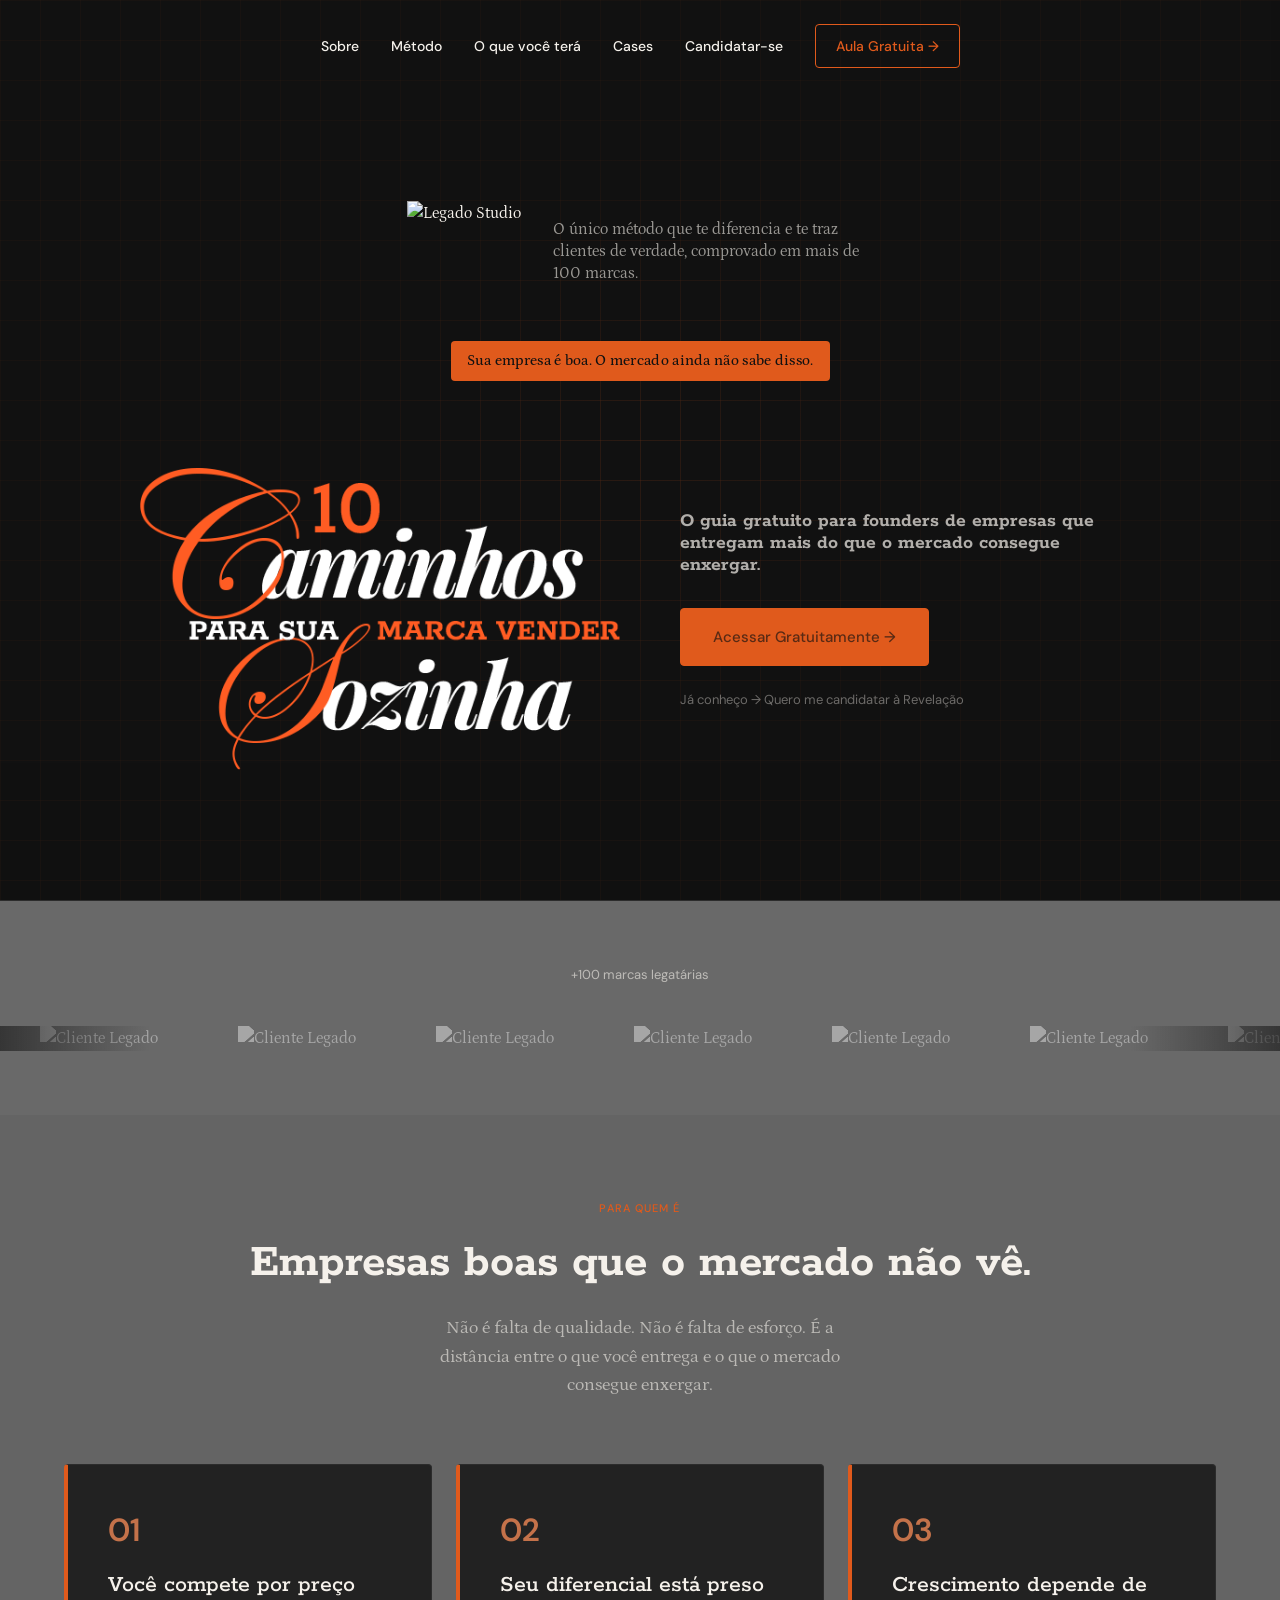
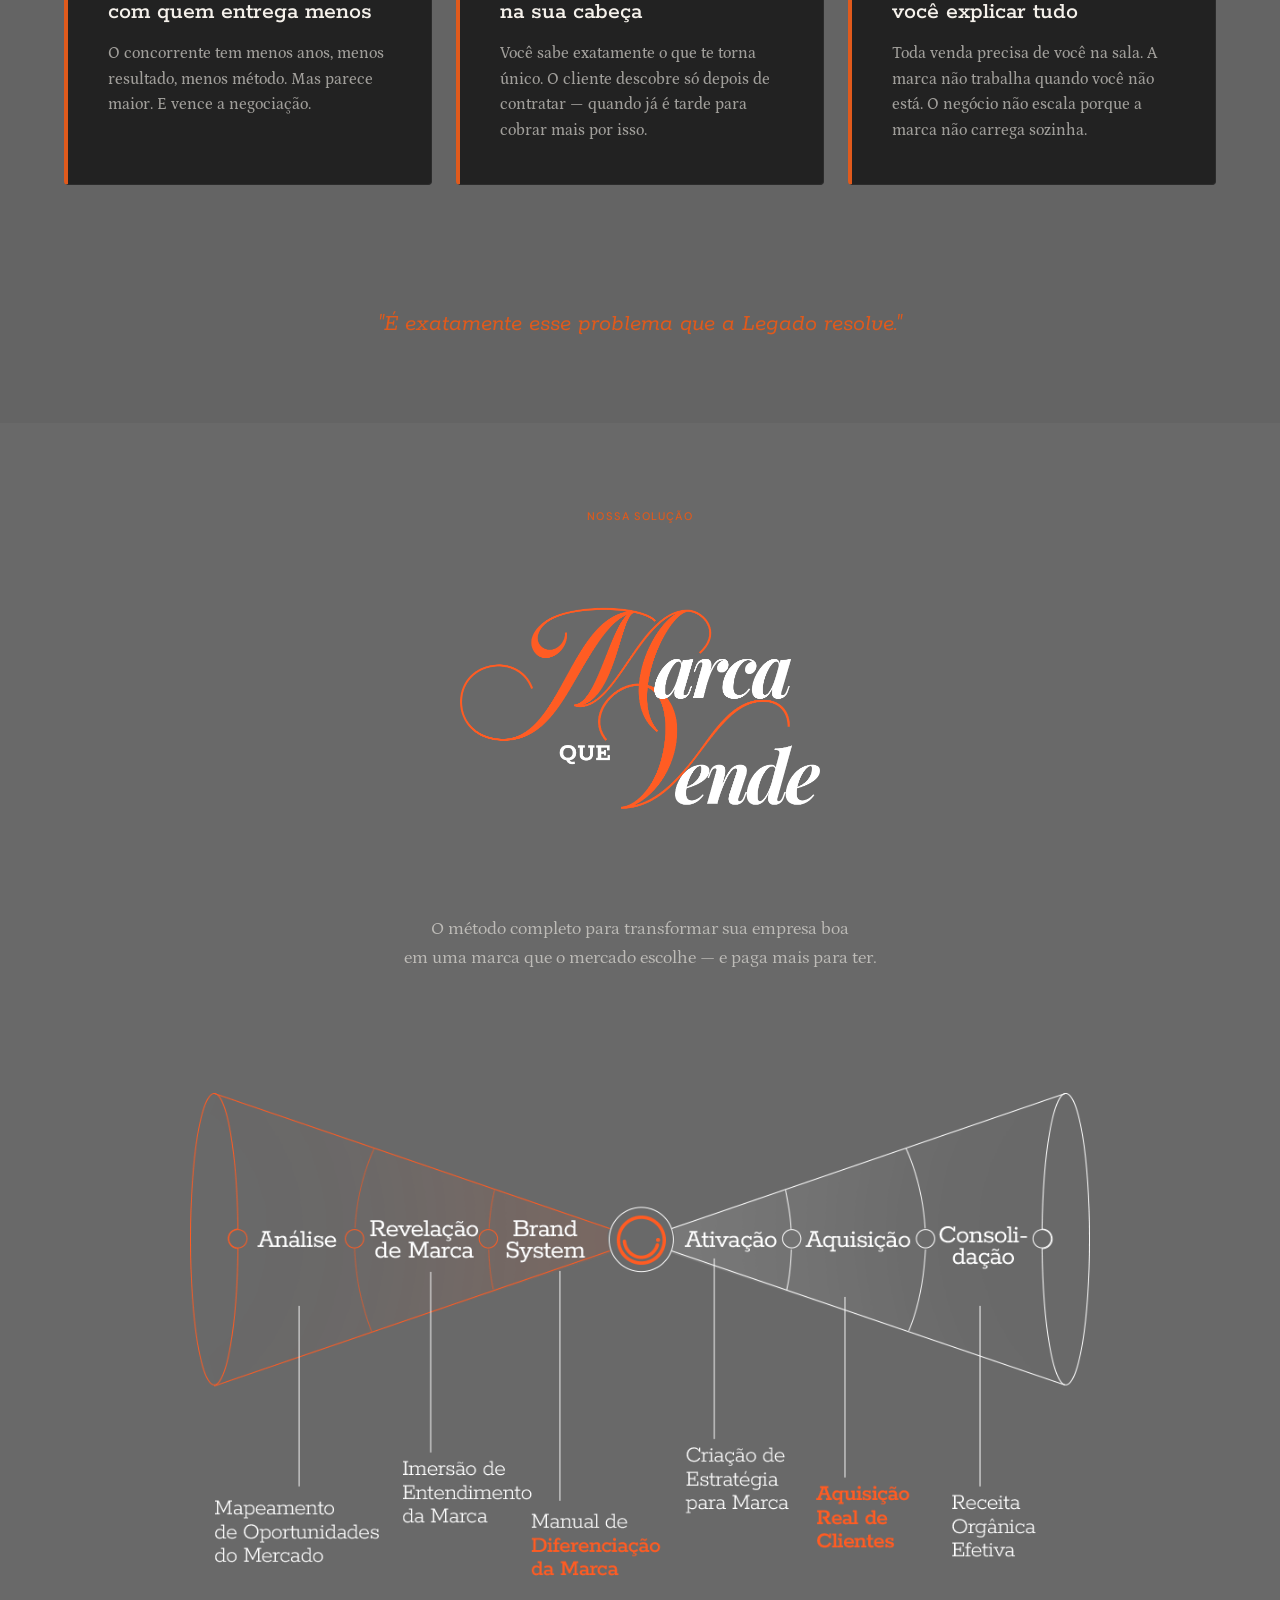
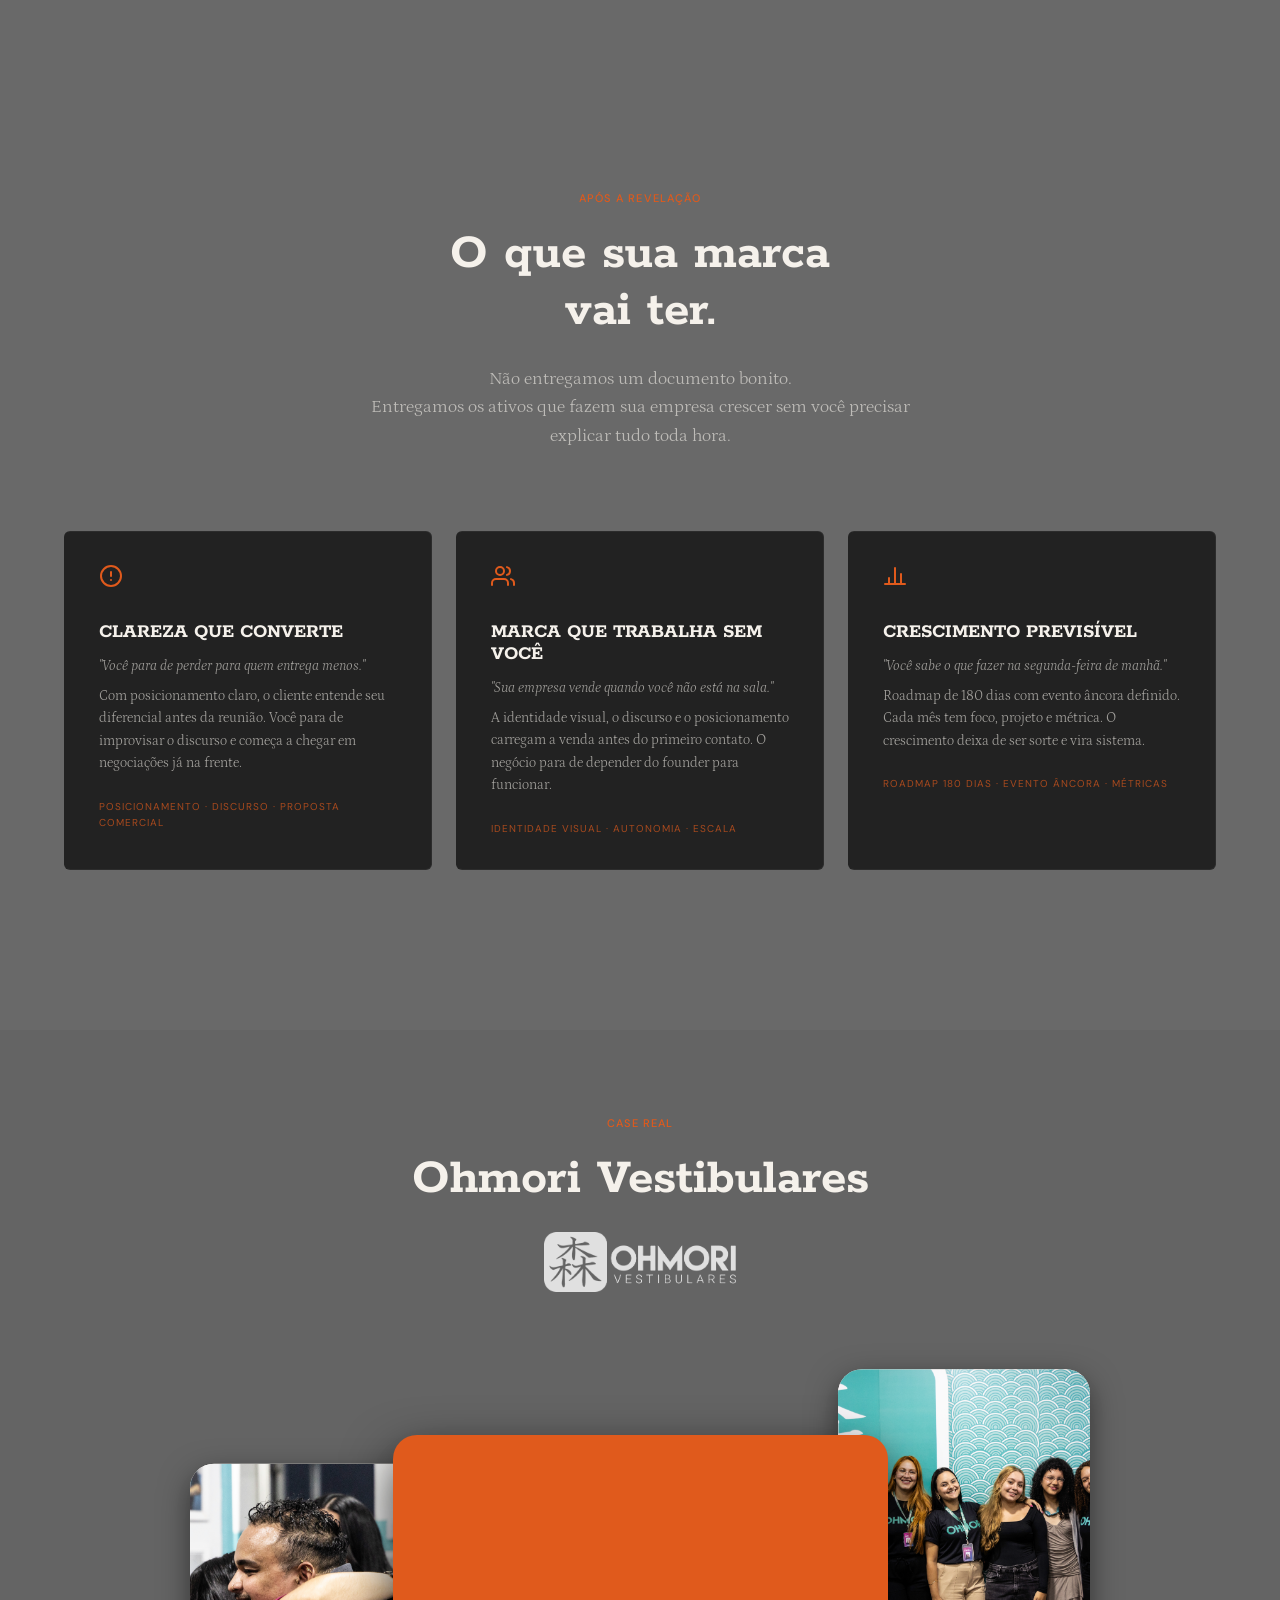
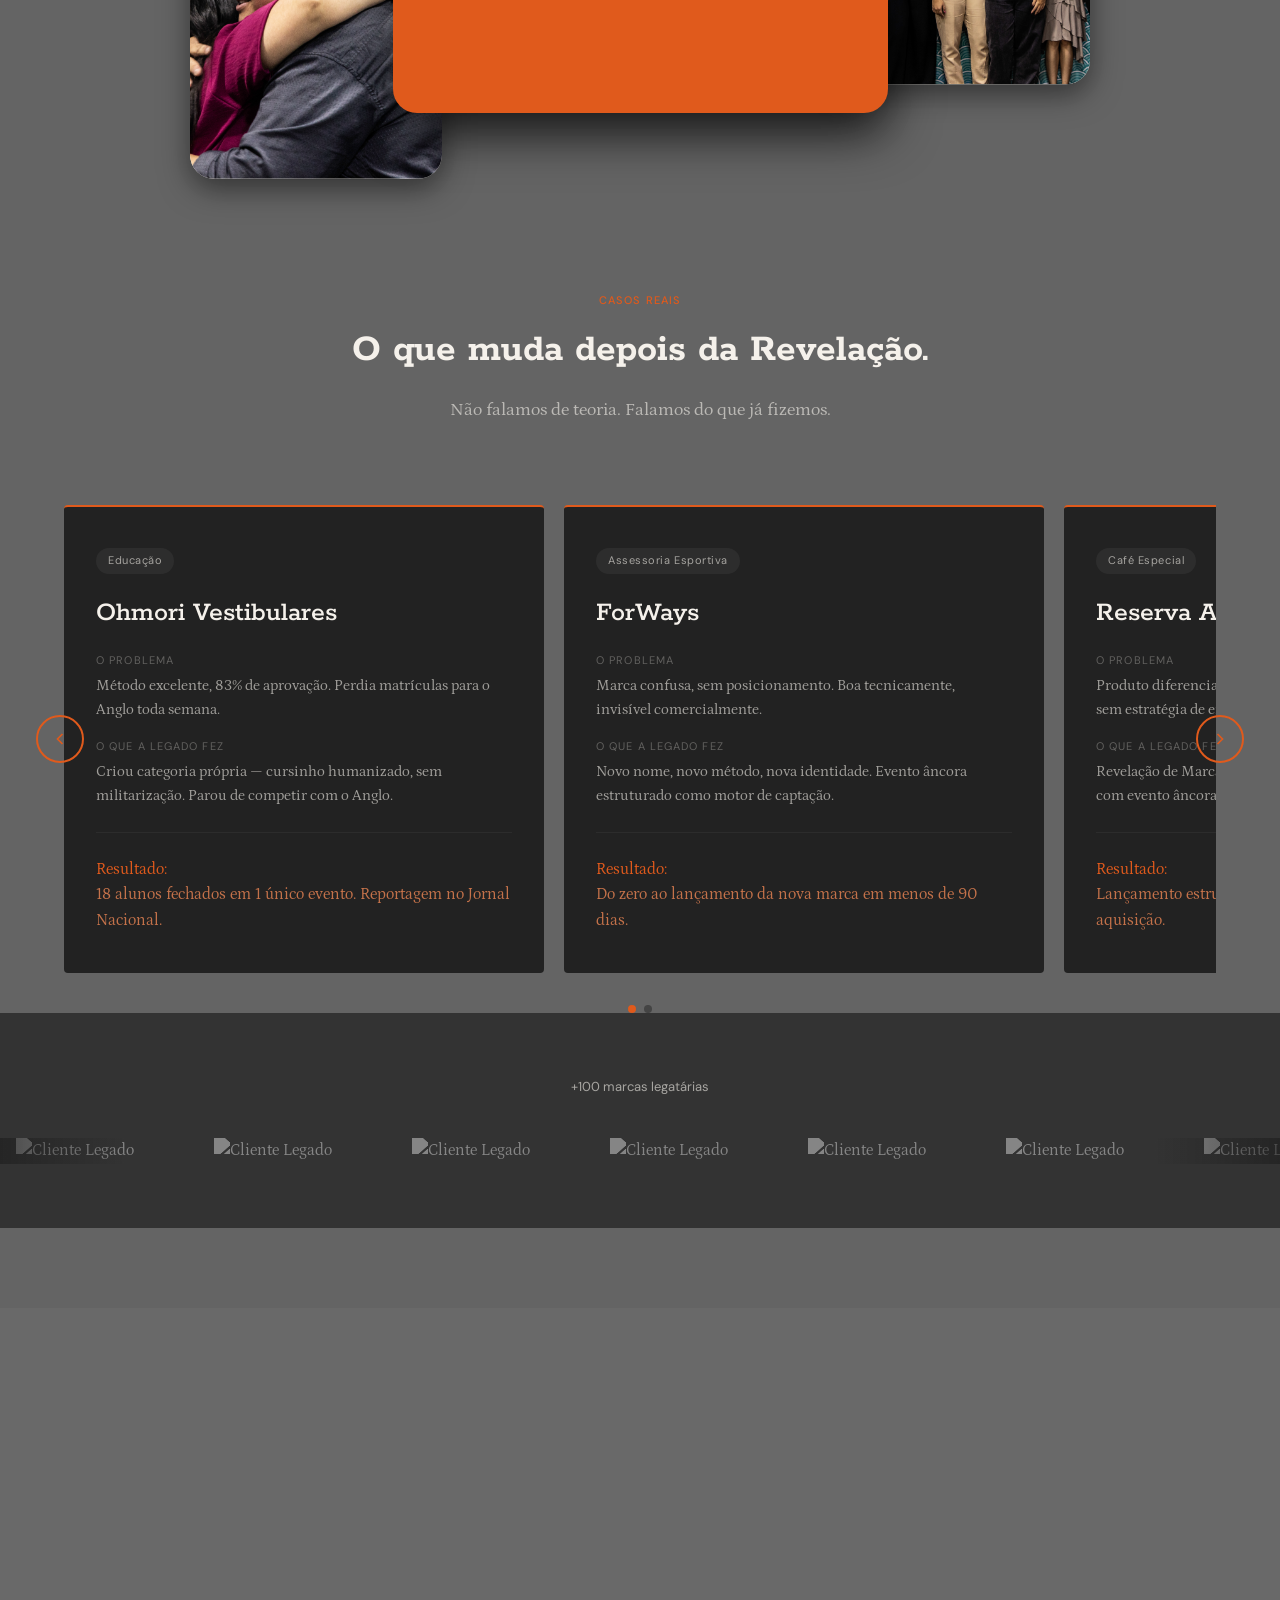
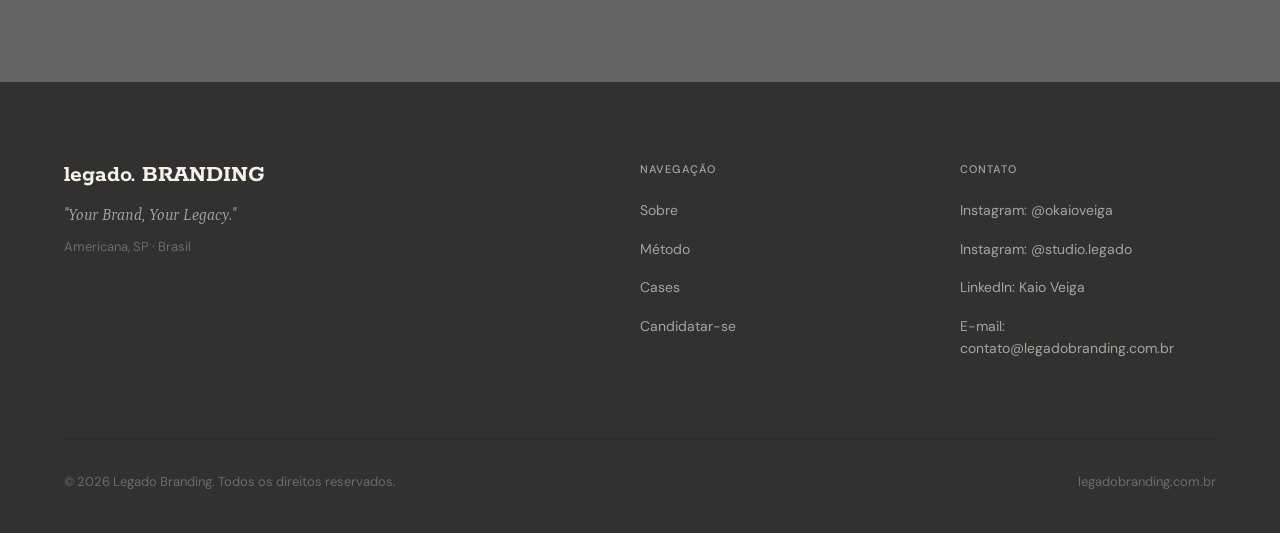
==== commit b089fed5: "Ajusta Hero: foca em unico metodo no topo" ====
--- a/index.html
+++ b/index.html
@@ -1266,7 +1266,7 @@
             <div style="display: flex; align-items: center; justify-content: center; gap: 32px; margin-bottom: 40px; flex-wrap: wrap;">
                 <img src="https://proposta-legado.vercel.app/logo%20legado.png" alt="Legado Studio" style="height: 100px; width: auto; opacity: 0; animation: slideUpFade 0.6s ease forwards; animation-delay: 100ms;">
                 <p style="font-family: 'Petrona', serif; font-size: 16px; color: var(--branco-suave); max-width: 320px; text-align: left; opacity: 0; animation: slideUpFade 0.6s ease forwards; animation-delay: 200ms; line-height: 1.4;">
-                    A única empresa ou o único método que te diferencia e te traz clientes de verdade, comprovado em mais de 100 marcas.
+                    O único método que te diferencia e te traz clientes de verdade, comprovado em mais de 100 marcas.
                 </p>
             </div>
             
@@ -1433,7 +1433,7 @@
                 <!-- Vídeo Central -->
                 <div class="vsl-video" style="position: relative; z-index: 2; width: 55%; aspect-ratio: 16/9; background-color: var(--laranja); border-radius: 24px; display: flex; align-items: center; justify-content: center; box-shadow: 0 20px 50px rgba(0,0,0,0.8); overflow: hidden;">
                     <!-- Aqui entra o iframe da VSL -->
-                    <iframe id="vsl-iframe" width="100%" height="100%" data-src="https://www.youtube.com/embed/VIDEO_ID_HERE?autoplay=1&mute=1" title="VSL - Depoimento Marco" frameborder="0" allow="accelerometer; autoplay; clipboard-write; encrypted-media; gyroscope; picture-in-picture; web-share" allowfullscreen style="border-radius: 24px; border: none; width: 100%; height: 100%;"></iframe>
+                    <iframe id="vsl-iframe" width="100%" height="100%" data-src="https://www.youtube.com/embed/TiL0HrAJUQQ?autoplay=1&mute=1" title="Depoimento Ohmori Vestibulares" frameborder="0" allow="accelerometer; autoplay; clipboard-write; encrypted-media; gyroscope; picture-in-picture; web-share" allowfullscreen style="border-radius: 24px; border: none; width: 100%; height: 100%;"></iframe>
                 </div>
             </div>
 
